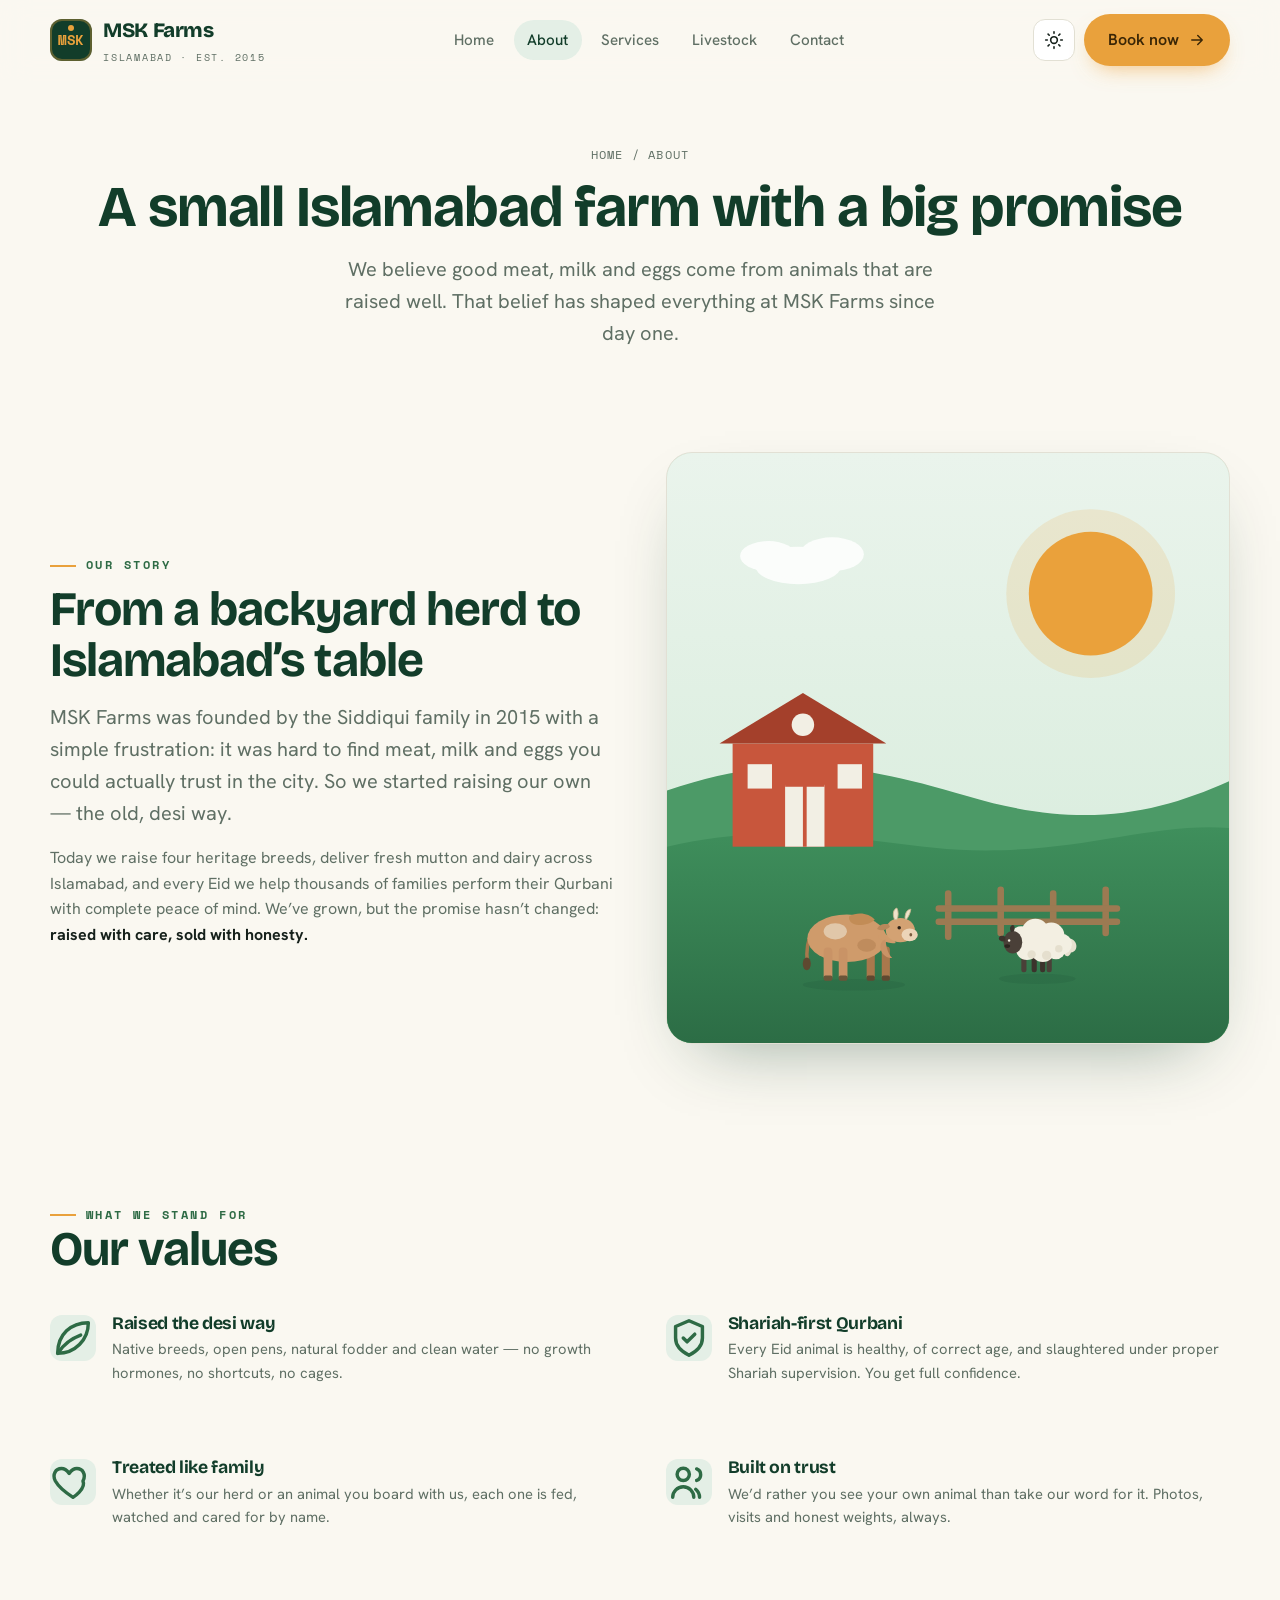
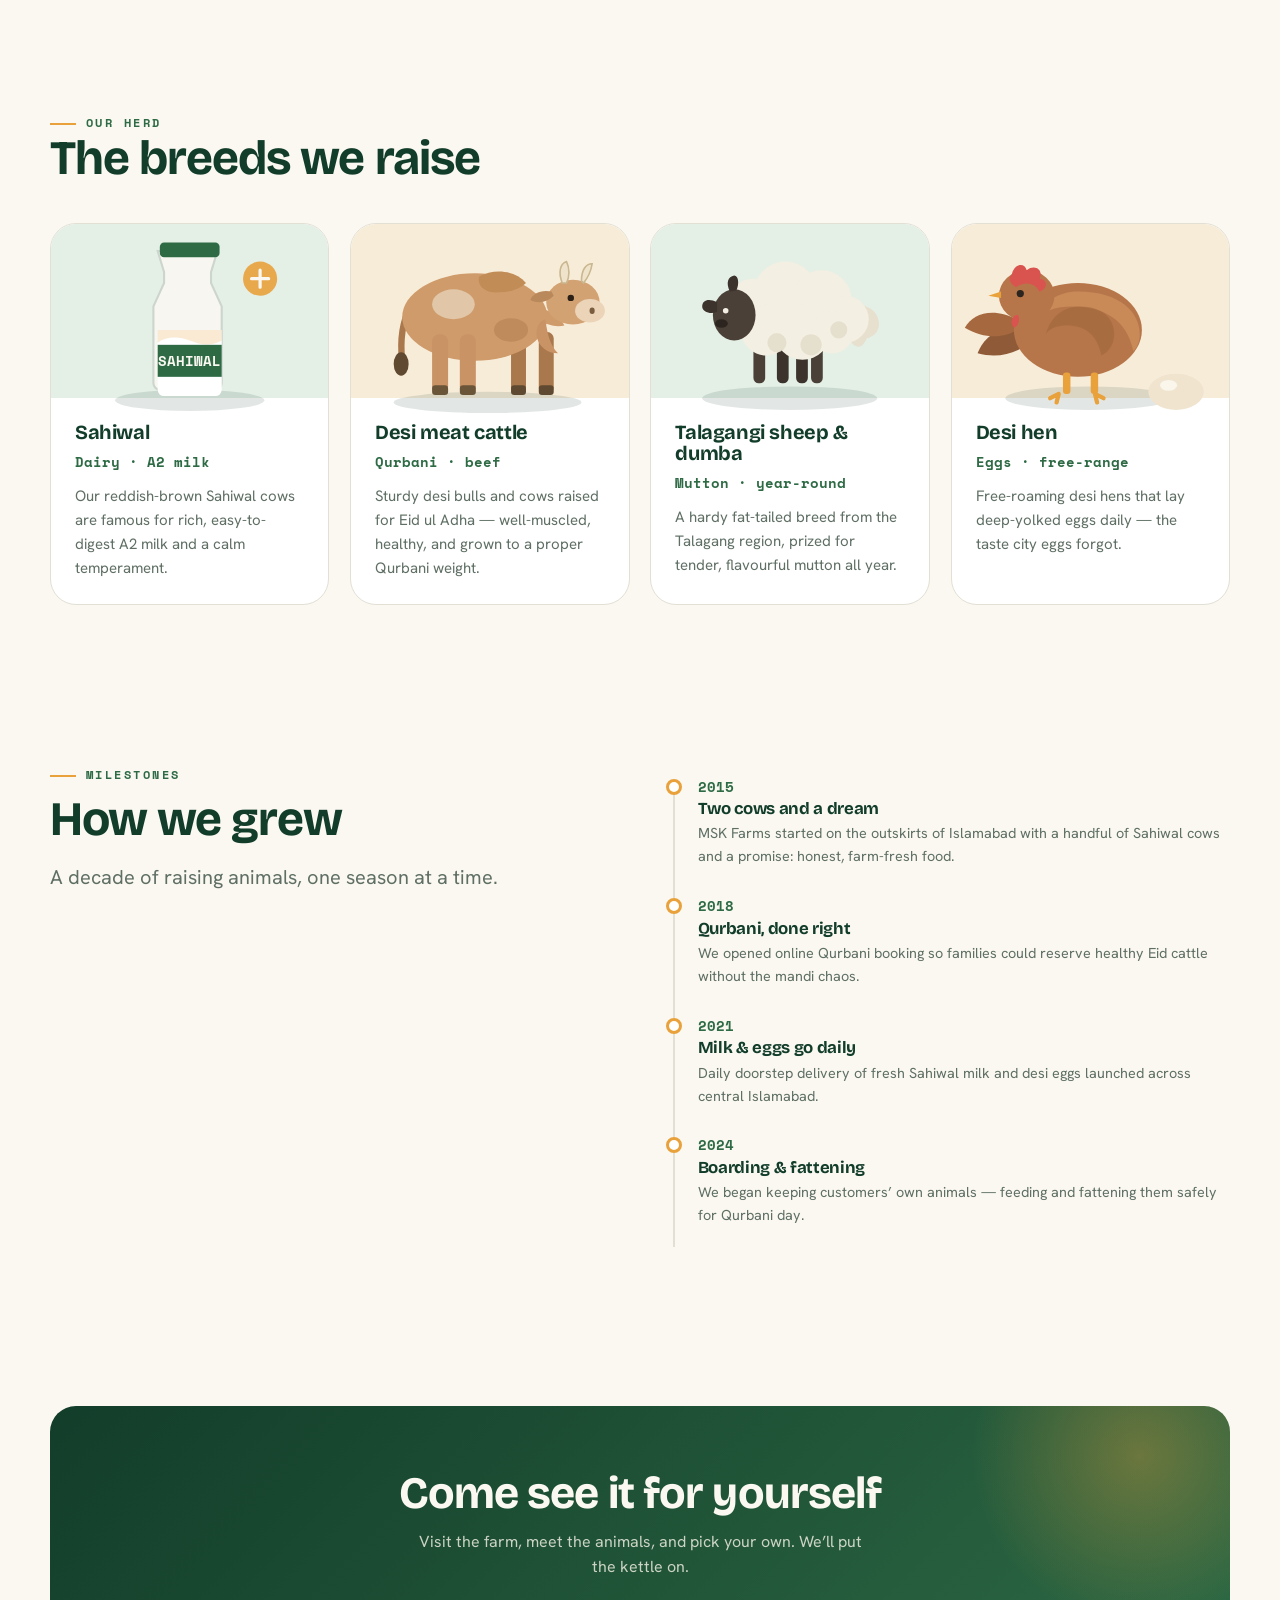
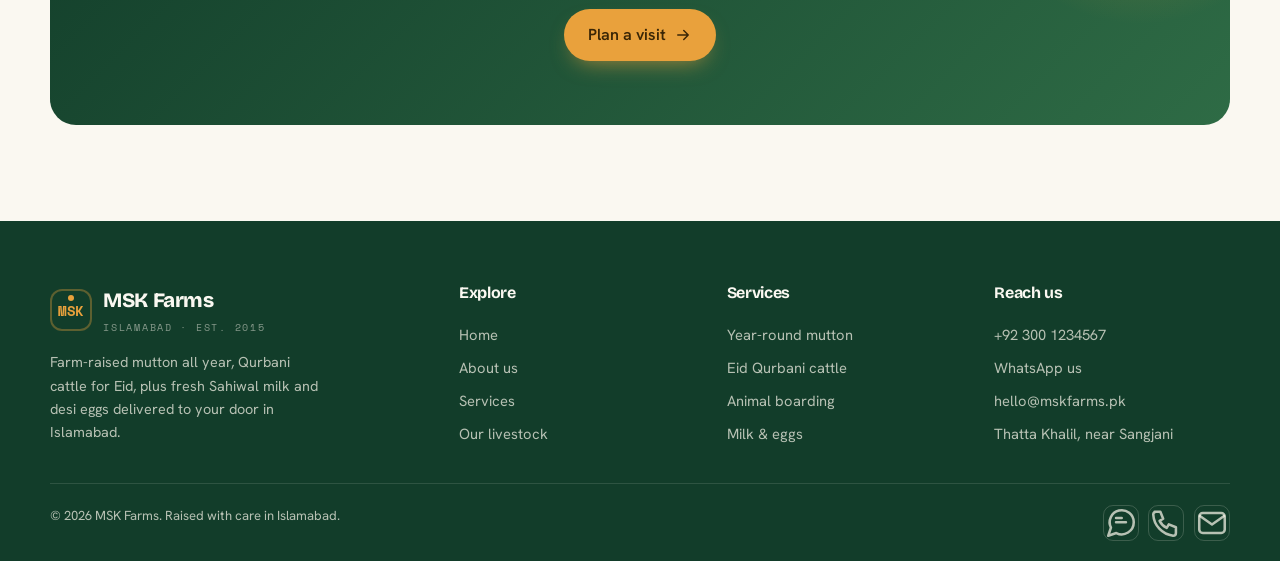
==== about.html @ d279a35b "Initial commit: MSK Farms business website Multi-page responsive site for MSK Farms (mutton, Qurbani" ====
<!DOCTYPE html>
<html lang="en" data-theme="light">
<head>
<meta charset="UTF-8">
<meta name="viewport" content="width=device-width, initial-scale=1.0">
<title>About — MSK Farms</title>
<meta name="description" content="The story, breeds and values behind MSK Farms in Islamabad.">
<link rel="preconnect" href="https://fonts.googleapis.com">
<link rel="preconnect" href="https://fonts.gstatic.com" crossorigin>
<link href="https://fonts.googleapis.com/css2?family=Bricolage+Grotesque:opsz,wght@12..96,600;12..96,700;12..96,800&family=Hanken+Grotesk:wght@400;500;600;700&family=Space+Mono:wght@400;700&display=swap" rel="stylesheet">
<link rel="stylesheet" href="css/style.css">
<link rel="icon" href="data:image/svg+xml,%3Csvg xmlns='http://www.w3.org/2000/svg' viewBox='0 0 100 100'%3E%3Crect width='100' height='100' rx='24' fill='%23123d2a'/%3E%3Ctext x='50' y='66' font-family='monospace' font-size='40' font-weight='700' fill='%23e9a13c' text-anchor='middle'%3EMSK%3C/text%3E%3C/svg%3E">
</head>
<body>
<div class="scrim"></div>
<header class="site-header">
  <nav class="wrap nav" aria-label="Primary">
    <a class="brand" href="index.html">
      <span class="tag">MSK</span>
      <span>MSK Farms<small>Islamabad · Est. 2015</small></span>
    </a>
    <div class="nav-links" id="menu">
      <a href="index.html">Home</a><a href="about.html" class="active">About</a><a href="services.html">Services</a><a href="portfolio.html">Livestock</a><a href="contact.html">Contact</a>
      <a class="btn btn--primary menu-cta" href="contact.html">Book now <svg viewBox="0 0 24 24" fill="none" stroke="currentColor" stroke-width="1.9" stroke-linecap="round" stroke-linejoin="round"><path d="M5 12h14M13 6l6 6-6 6"/></svg></a>
    </div>
    <div class="nav-actions">
      <button class="icon-btn theme-toggle" aria-label="Toggle dark mode">
        <span class="sun"><svg viewBox="0 0 24 24" fill="none" stroke="currentColor" stroke-width="1.9" stroke-linecap="round" stroke-linejoin="round"><circle cx="12" cy="12" r="4"/><path d="M12 2v2M12 20v2M2 12h2M20 12h2M4.9 4.9l1.4 1.4M17.7 17.7l1.4 1.4M19.1 4.9l-1.4 1.4M6.3 17.7l-1.4 1.4"/></svg></span><span class="moon"><svg viewBox="0 0 24 24" fill="none" stroke="currentColor" stroke-width="1.9" stroke-linecap="round" stroke-linejoin="round"><path d="M20 14.5A8 8 0 019.5 4 8 8 0 1020 14.5z"/></svg></span>
      </button>
      <a class="btn btn--primary nav-desktop-cta" href="contact.html">Book now <svg viewBox="0 0 24 24" fill="none" stroke="currentColor" stroke-width="1.9" stroke-linecap="round" stroke-linejoin="round"><path d="M5 12h14M13 6l6 6-6 6"/></svg></a>
      <button class="hamburger" aria-label="Menu" aria-expanded="false" aria-controls="menu">
        <span></span><span></span><span></span>
      </button>
    </div>
  </nav>
</header>
<main>
  <section class="wrap page-head">
    <div class="breadcrumb">Home / About</div>
    <h1>A small Islamabad farm with a big promise</h1>
    <p class="lead">We believe good meat, milk and eggs come from animals that are raised well. That belief has shaped everything at MSK Farms since day one.</p>
  </section>

  <section class="section--tight wrap">
    <div class="split">
      <div class="reveal">
        <span class="eyebrow">Our story</span>
        <h2 class="sec-title" style="margin:.6rem 0 1rem">From a backyard herd to Islamabad&rsquo;s table</h2>
        <p class="lead" style="max-width:none">MSK Farms was founded by the Siddiqui family in 2015 with a simple frustration: it was hard to find meat, milk and eggs you could actually trust in the city. So we started raising our own — the old, desi way.</p>
        <p style="margin-top:1rem;color:var(--muted)">Today we raise four heritage breeds, deliver fresh mutton and dairy across Islamabad, and every Eid we help thousands of families perform their Qurbani with complete peace of mind. We&rsquo;ve grown, but the promise hasn&rsquo;t changed: <b style="color:var(--ink)">raised with care, sold with honesty.</b></p>
      </div>
      <div class="about-art reveal"><svg viewBox="0 0 600 640" xmlns="http://www.w3.org/2000/svg" preserveAspectRatio="xMidYMid slice" role="img" aria-label="MSK Farms landscape">
<defs>
<linearGradient id="sky" x1="0" y1="0" x2="0" y2="1"><stop offset="0" stop-color="#eaf4ec"/><stop offset="1" stop-color="#d3ead8"/></linearGradient>
<linearGradient id="field" x1="0" y1="0" x2="0" y2="1"><stop offset="0" stop-color="#3f8f5c"/><stop offset="1" stop-color="#2b6b44"/></linearGradient>
</defs>
<rect width="600" height="640" fill="url(#sky)"/>
<circle cx="452" cy="150" r="66" fill="#e9a13c"/><circle cx="452" cy="150" r="90" fill="#e9a13c" opacity=".16"/>
<g fill="#ffffff" opacity=".85"><ellipse cx="140" cy="120" rx="46" ry="20"/><ellipse cx="176" cy="108" rx="34" ry="18"/><ellipse cx="108" cy="110" rx="30" ry="16"/></g>
<path d="M0 360c120-40 200-30 320 6s200 20 280-16v334H0z" fill="#4c9a67"/>
<path d="M0 420c150-34 230 4 340 4s180-30 260-24v240H0z" fill="url(#field)"/>
<!-- barn -->
<g transform="translate(70 250)">
<rect x="0" y="60" width="150" height="110" fill="#c8563c"/>
<path d="M-14 60L75 6l89 54z" fill="#a4402b"/>
<rect x="56" y="104" width="42" height="66" fill="#f2efe4"/>
<path d="M56 104h42M77 104v66" stroke="#c8563c" stroke-width="4"/>
<rect x="16" y="82" width="26" height="26" fill="#f2efe4"/><rect x="112" y="82" width="26" height="26" fill="#f2efe4"/>
<circle cx="75" cy="40" r="12" fill="#f2efe4"/>
</g>
<!-- fence -->
<g stroke="#9c7a52" stroke-width="7" stroke-linecap="round"><path d="M300 470v46M356 466v46M412 470v46M468 466v46"/><path d="M290 486h190M290 500h190"/></g>
<!-- animals -->
<g transform="translate(120 452) scale(.62)">
<ellipse cx="128" cy="186" rx="88" ry="10" fill="rgba(18,61,42,.12)"/>
<!-- far legs -->
<rect x="150" y="120" width="14" height="58" rx="6" fill="#a9784c"/><rect x="176" y="120" width="14" height="58" rx="6" fill="#a9784c"/>
<rect x="150" y="170" width="14" height="9" rx="3" fill="#5f4930"/><rect x="176" y="170" width="14" height="9" rx="3" fill="#5f4930"/>
<!-- tail -->
<path d="M56 96c-8 14-10 34-8 52" fill="none" stroke="#a9784c" stroke-width="6" stroke-linecap="round"/>
<ellipse cx="47" cy="150" rx="7" ry="11" fill="#5f4930"/>
<!-- body + hump -->
<ellipse cx="116" cy="106" rx="68" ry="41" fill="#cf9b6b"/>
<path d="M120 68c14-8 34-6 44 6-6 6-16 9-28 9-10 0-18-6-16-15z" fill="#c28c56"/>
<!-- near legs -->
<rect x="76" y="122" width="15" height="56" rx="7" fill="#c99366"/><rect x="102" y="122" width="15" height="56" rx="7" fill="#c99366"/>
<rect x="76" y="170" width="15" height="9" rx="3" fill="#6b5539"/><rect x="102" y="170" width="15" height="9" rx="3" fill="#6b5539"/>
<!-- patches -->
<ellipse cx="96" cy="94" rx="20" ry="14" fill="#e7d6bd" opacity=".75"/>
<ellipse cx="150" cy="118" rx="16" ry="11" fill="#b07d4f" opacity=".5"/>
<!-- neck + dewlap -->
<path d="M170 96c14 2 26 8 30 18-10 2-20-2-30-8z" fill="#cf9b6b"/>
<path d="M182 108c2 12 4 24 12 32-10 0-18-6-20-16-1-8 2-14 8-16z" fill="#c99366"/>
<!-- head -->
<ellipse cx="208" cy="92" rx="25" ry="21" fill="#d3a273"/>
<ellipse cx="224" cy="100" rx="14" ry="11" fill="#ecd4b8"/>
<!-- ear -->
<path d="M188 82c-10-2-18 2-20 8 8 4 16 2 22-4z" fill="#b9885b"/>
<!-- horns -->
<path d="M198 74c-4-10-2-18 4-20 3 6 3 14 0 20zM216 72c0-10 4-16 10-16-1 7-4 13-8 18z" fill="#efe3cb" stroke="#c9b790" stroke-width="1.5"/>
<!-- eye + nostril -->
<circle cx="206" cy="88" r="3" fill="#2c2016"/>
<ellipse cx="226" cy="100" rx="2.4" ry="3" fill="#7a5c3f"/>
</g>
<g transform="translate(330 470) scale(.5)">
<ellipse cx="130" cy="182" rx="82" ry="11" fill="rgba(18,61,42,.12)"/>
<rect x="96" y="126" width="11" height="42" rx="5" fill="#4a4038"/><rect x="150" y="126" width="11" height="42" rx="5" fill="#4a4038"/>
<rect x="118" y="128" width="11" height="40" rx="5" fill="#3b332c"/><rect x="136" y="128" width="11" height="40" rx="5" fill="#3b332c"/>
<path d="M196 96c18-2 26 26 6 30-6 16-18 4-16-6-8 2-14-8-6-14 2-10 14-14 22-10z" fill="#e7e0cf"/>
<g fill="#f3efe2">
<circle cx="96" cy="96" r="26"/><circle cx="126" cy="84" r="30"/><circle cx="160" cy="90" r="28"/>
<circle cx="182" cy="108" r="22"/><circle cx="108" cy="118" r="24"/><circle cx="142" cy="120" r="26"/><circle cx="170" cy="120" r="20"/>
</g>
<g fill="#ddd6c2" opacity=".6"><circle cx="150" cy="132" r="10"/><circle cx="118" cy="130" r="9"/><circle cx="176" cy="118" r="8"/></g>
<ellipse cx="78" cy="104" rx="20" ry="24" fill="#4a4038"/>
<path d="M62 92c-8-4-14-2-14 4 0 5 8 8 14 5zM74 82c-4-8-2-14 4-15 4 0 5 8 2 14z" fill="#3b332c"/>
<circle cx="70" cy="100" r="2.6" fill="#f3efe2"/>
<ellipse cx="66" cy="112" rx="6" ry="4" fill="#2c251f"/>
</g>
</svg></div>
    </div>
  </section>

  <section class="section wrap">
    <div class="head-row"><div><span class="eyebrow">What we stand for</span><h2 class="sec-title">Our values</h2></div></div>
    <div class="split" style="align-items:start"><div class="value reveal"><div class="ic"><svg viewBox="0 0 24 24" fill="none" stroke="currentColor" stroke-width="1.8" stroke-linecap="round" stroke-linejoin="round"><path d="M4 20C4 10 11 4 20 4c0 9-7 16-16 16z"/><path d="M4 20c4-6 8-8 12-9.5"/></svg></div>
        <div><h3>Raised the desi way</h3><p>Native breeds, open pens, natural fodder and clean water — no growth hormones, no shortcuts, no cages.</p></div></div><div class="value reveal"><div class="ic"><svg viewBox="0 0 24 24" fill="none" stroke="currentColor" stroke-width="1.8" stroke-linecap="round" stroke-linejoin="round"><path d="M12 3l7 3v6c0 4-3 7-7 9-4-2-7-5-7-9V6l7-3z"/><path d="M9 12l2 2 4-4"/></svg></div>
        <div><h3>Shariah-first Qurbani</h3><p>Every Eid animal is healthy, of correct age, and slaughtered under proper Shariah supervision. You get full confidence.</p></div></div><div class="value reveal"><div class="ic"><svg viewBox="0 0 24 24" fill="none" stroke="currentColor" stroke-width="1.8" stroke-linecap="round" stroke-linejoin="round"><path d="M12 20s-7-4.5-9.2-8.5C1 8 3 5 6 5c2 0 3 1.2 4 2.5C11 6.2 12 5 14 5c3 0 5 3 3.2 6.5C19 15.5 12 20 12 20z"/></svg></div>
        <div><h3>Treated like family</h3><p>Whether it&rsquo;s our herd or an animal you board with us, each one is fed, watched and cared for by name.</p></div></div><div class="value reveal"><div class="ic"><svg viewBox="0 0 24 24" fill="none" stroke="currentColor" stroke-width="1.8" stroke-linecap="round" stroke-linejoin="round"><circle cx="9" cy="8" r="3.2"/><path d="M3.5 20a5.5 5.5 0 0111 0M16 5.2a3.2 3.2 0 010 6M17.5 20a5.5 5.5 0 00-2-4.2"/></svg></div>
        <div><h3>Built on trust</h3><p>We&rsquo;d rather you see your own animal than take our word for it. Photos, visits and honest weights, always.</p></div></div></div>
  </section>

  <section class="section--tight wrap">
    <div class="head-row"><div><span class="eyebrow">Our herd</span><h2 class="sec-title">The breeds we raise</h2></div></div>
    <div class="cards">
      <article class="card reveal" style="padding:0;overflow:hidden">
        <div style="aspect-ratio:16/10;background:#e4efe6;display:grid;place-items:center"><svg viewBox="0 0 260 200" xmlns="http://www.w3.org/2000/svg" role="img" aria-label="Fresh milk">
<ellipse cx="130" cy="184" rx="70" ry="10" fill="rgba(18,61,42,.12)"/>
<path d="M104 44h52l-6 20v10l10 22v72a6 6 0 01-6 6h-52a6 6 0 01-6-6V96l10-22V64l-6-20z" fill="#f7f6f0" stroke="#cdd6ce" stroke-width="2"/>
<path d="M100 118h60v56a6 6 0 01-6 6h-48a6 6 0 01-6-6z" fill="#ffffff"/>
<path d="M100 118h60v10c-10 6-20 4-30 0s-22-4-30 2z" fill="#e9a13c" opacity=".22"/>
<rect x="100" y="132" width="60" height="30" fill="#2e6b45"/>
<text x="130" y="152" font-family="'Space Mono',monospace" font-size="13" font-weight="700" fill="#faf8f1" text-anchor="middle">SAHIWAL</text>
<rect x="102" y="36" width="56" height="14" rx="4" fill="#2e6b45"/>
<circle cx="196" cy="70" r="16" fill="#e9a13c" opacity=".9"/><path d="M196 62v16M188 70h16" stroke="#faf8f1" stroke-width="3" stroke-linecap="round"/>
</svg></div>
        <div style="padding:1.5rem"><h3>Sahiwal</h3>
        <div class="price" style="margin:.2rem 0 .7rem">Dairy · A2 milk</div><p>Our reddish-brown Sahiwal cows are famous for rich, easy-to-digest A2 milk and a calm temperament.</p></div>
      </article>
      <article class="card reveal" style="padding:0;overflow:hidden">
        <div style="aspect-ratio:16/10;background:#f7ecd8;display:grid;place-items:center"><svg viewBox="0 0 260 200" xmlns="http://www.w3.org/2000/svg" role="img" aria-label="Sahiwal cow">
<ellipse cx="128" cy="186" rx="88" ry="10" fill="rgba(18,61,42,.12)"/>
<!-- far legs -->
<rect x="150" y="120" width="14" height="58" rx="6" fill="#a9784c"/><rect x="176" y="120" width="14" height="58" rx="6" fill="#a9784c"/>
<rect x="150" y="170" width="14" height="9" rx="3" fill="#5f4930"/><rect x="176" y="170" width="14" height="9" rx="3" fill="#5f4930"/>
<!-- tail -->
<path d="M56 96c-8 14-10 34-8 52" fill="none" stroke="#a9784c" stroke-width="6" stroke-linecap="round"/>
<ellipse cx="47" cy="150" rx="7" ry="11" fill="#5f4930"/>
<!-- body + hump -->
<ellipse cx="116" cy="106" rx="68" ry="41" fill="#cf9b6b"/>
<path d="M120 68c14-8 34-6 44 6-6 6-16 9-28 9-10 0-18-6-16-15z" fill="#c28c56"/>
<!-- near legs -->
<rect x="76" y="122" width="15" height="56" rx="7" fill="#c99366"/><rect x="102" y="122" width="15" height="56" rx="7" fill="#c99366"/>
<rect x="76" y="170" width="15" height="9" rx="3" fill="#6b5539"/><rect x="102" y="170" width="15" height="9" rx="3" fill="#6b5539"/>
<!-- patches -->
<ellipse cx="96" cy="94" rx="20" ry="14" fill="#e7d6bd" opacity=".75"/>
<ellipse cx="150" cy="118" rx="16" ry="11" fill="#b07d4f" opacity=".5"/>
<!-- neck + dewlap -->
<path d="M170 96c14 2 26 8 30 18-10 2-20-2-30-8z" fill="#cf9b6b"/>
<path d="M182 108c2 12 4 24 12 32-10 0-18-6-20-16-1-8 2-14 8-16z" fill="#c99366"/>
<!-- head -->
<ellipse cx="208" cy="92" rx="25" ry="21" fill="#d3a273"/>
<ellipse cx="224" cy="100" rx="14" ry="11" fill="#ecd4b8"/>
<!-- ear -->
<path d="M188 82c-10-2-18 2-20 8 8 4 16 2 22-4z" fill="#b9885b"/>
<!-- horns -->
<path d="M198 74c-4-10-2-18 4-20 3 6 3 14 0 20zM216 72c0-10 4-16 10-16-1 7-4 13-8 18z" fill="#efe3cb" stroke="#c9b790" stroke-width="1.5"/>
<!-- eye + nostril -->
<circle cx="206" cy="88" r="3" fill="#2c2016"/>
<ellipse cx="226" cy="100" rx="2.4" ry="3" fill="#7a5c3f"/>
</svg></div>
        <div style="padding:1.5rem"><h3>Desi meat cattle</h3>
        <div class="price" style="margin:.2rem 0 .7rem">Qurbani · beef</div><p>Sturdy desi bulls and cows raised for Eid ul Adha — well-muscled, healthy, and grown to a proper Qurbani weight.</p></div>
      </article>
      <article class="card reveal" style="padding:0;overflow:hidden">
        <div style="aspect-ratio:16/10;background:#e4efe6;display:grid;place-items:center"><svg viewBox="0 0 260 200" xmlns="http://www.w3.org/2000/svg" role="img" aria-label="Talagangi sheep">
<ellipse cx="130" cy="182" rx="82" ry="11" fill="rgba(18,61,42,.12)"/>
<rect x="96" y="126" width="11" height="42" rx="5" fill="#4a4038"/><rect x="150" y="126" width="11" height="42" rx="5" fill="#4a4038"/>
<rect x="118" y="128" width="11" height="40" rx="5" fill="#3b332c"/><rect x="136" y="128" width="11" height="40" rx="5" fill="#3b332c"/>
<path d="M196 96c18-2 26 26 6 30-6 16-18 4-16-6-8 2-14-8-6-14 2-10 14-14 22-10z" fill="#e7e0cf"/>
<g fill="#f3efe2">
<circle cx="96" cy="96" r="26"/><circle cx="126" cy="84" r="30"/><circle cx="160" cy="90" r="28"/>
<circle cx="182" cy="108" r="22"/><circle cx="108" cy="118" r="24"/><circle cx="142" cy="120" r="26"/><circle cx="170" cy="120" r="20"/>
</g>
<g fill="#ddd6c2" opacity=".6"><circle cx="150" cy="132" r="10"/><circle cx="118" cy="130" r="9"/><circle cx="176" cy="118" r="8"/></g>
<ellipse cx="78" cy="104" rx="20" ry="24" fill="#4a4038"/>
<path d="M62 92c-8-4-14-2-14 4 0 5 8 8 14 5zM74 82c-4-8-2-14 4-15 4 0 5 8 2 14z" fill="#3b332c"/>
<circle cx="70" cy="100" r="2.6" fill="#f3efe2"/>
<ellipse cx="66" cy="112" rx="6" ry="4" fill="#2c251f"/>
</svg></div>
        <div style="padding:1.5rem"><h3>Talagangi sheep &amp; dumba</h3>
        <div class="price" style="margin:.2rem 0 .7rem">Mutton · year-round</div><p>A hardy fat-tailed breed from the Talagang region, prized for tender, flavourful mutton all year.</p></div>
      </article>
      <article class="card reveal" style="padding:0;overflow:hidden">
        <div style="aspect-ratio:16/10;background:#f7ecd8;display:grid;place-items:center"><svg viewBox="0 0 260 200" xmlns="http://www.w3.org/2000/svg" role="img" aria-label="Desi hen with egg">
<ellipse cx="128" cy="182" rx="78" ry="11" fill="rgba(18,61,42,.12)"/>
<ellipse cx="210" cy="176" rx="26" ry="17" fill="#f0e4cf"/><ellipse cx="203" cy="170" rx="8" ry="5" fill="#faf6ec"/>
<path d="M70 118c-24-6-40 6-46 22 22 6 42-2 52-14z" fill="#8f5a37"/>
<path d="M64 110c-24-14-44-8-52 6 20 12 42 10 54-2z" fill="#a5683f"/>
<ellipse cx="118" cy="118" rx="60" ry="44" fill="#b6764a"/>
<path d="M118 82c40 0 58 20 58 40 0 6-2 12-6 16-6-30-28-42-58-42-14 0-26 4-34 12 6-16 22-26 40-26z" fill="#c98a58"/>
<path d="M120 96c22 0 32 12 32 26 0 8-4 16-12 20-4-20-16-28-32-28-8 0-16 2-20 8 4-16 16-26 32-26z" fill="#9c6238" opacity=".5"/>
<rect x="104" y="158" width="7" height="20" rx="3" fill="#e9a13c"/><rect x="130" y="158" width="7" height="20" rx="3" fill="#e9a13c"/>
<path d="M100 178l-8 4M100 178l-2 8M134 178l8 4M134 178l2 8" stroke="#e9a13c" stroke-width="4" stroke-linecap="round"/>
<ellipse cx="70" cy="86" rx="26" ry="24" fill="#b6764a"/>
<path d="M56 66c2-10 12-12 14-4 8-6 16 0 12 8 8 0 8 10 0 12-4-8-14-10-22-4-6-4-8-8-4-12z" fill="#d9534f"/>
<path d="M60 104c-4 2-6 8-2 12 4-2 6-6 4-12z" fill="#d9534f"/>
<path d="M46 88l-12-2 12-4z" fill="#e9a13c"/>
<circle cx="64" cy="84" r="3.4" fill="#2c251f"/>
</svg></div>
        <div style="padding:1.5rem"><h3>Desi hen</h3>
        <div class="price" style="margin:.2rem 0 .7rem">Eggs · free-range</div><p>Free-roaming desi hens that lay deep-yolked eggs daily — the taste city eggs forgot.</p></div>
      </article></div>
  </section>

  <section class="section wrap">
    <div class="split" style="align-items:start">
      <div class="reveal"><span class="eyebrow">Milestones</span>
        <h2 class="sec-title" style="margin:.6rem 0 1rem">How we grew</h2>
        <p class="lead" style="max-width:none">A decade of raising animals, one season at a time.</p></div>
      <div class="timeline"><div class="tl-item reveal"><div class="yr">2015</div><h4>Two cows and a dream</h4><p>MSK Farms started on the outskirts of Islamabad with a handful of Sahiwal cows and a promise: honest, farm-fresh food.</p></div><div class="tl-item reveal"><div class="yr">2018</div><h4>Qurbani, done right</h4><p>We opened online Qurbani booking so families could reserve healthy Eid cattle without the mandi chaos.</p></div><div class="tl-item reveal"><div class="yr">2021</div><h4>Milk &amp; eggs go daily</h4><p>Daily doorstep delivery of fresh Sahiwal milk and desi eggs launched across central Islamabad.</p></div><div class="tl-item reveal"><div class="yr">2024</div><h4>Boarding &amp; fattening</h4><p>We began keeping customers&rsquo; own animals — feeding and fattening them safely for Qurbani day.</p></div></div>
    </div>
  </section>

  <section class="section--tight wrap">
    <div class="cta-banner reveal"><span class="blob"></span>
      <h2>Come see it for yourself</h2>
      <p>Visit the farm, meet the animals, and pick your own. We&rsquo;ll put the kettle on.</p>
      <a class="btn btn--primary" href="contact.html">Plan a visit <svg viewBox="0 0 24 24" fill="none" stroke="currentColor" stroke-width="1.9" stroke-linecap="round" stroke-linejoin="round"><path d="M5 12h14M13 6l6 6-6 6"/></svg></a>
    </div>
  </section>
</main>
<footer class="site-footer">
  <div class="wrap footer-grid">
    <div>
      <div class="brand"><span class="tag">MSK</span><span>MSK Farms<small>Islamabad · Est. 2015</small></span></div>
      <p>Farm-raised mutton all year, Qurbani cattle for Eid, plus fresh Sahiwal milk and desi eggs delivered to your door in Islamabad.</p>
    </div>
    <div>
      <h4>Explore</h4>
      <a href="index.html">Home</a><a href="about.html">About us</a>
      <a href="services.html">Services</a><a href="portfolio.html">Our livestock</a>
    </div>
    <div>
      <h4>Services</h4>
      <a href="services.html">Year-round mutton</a><a href="services.html">Eid Qurbani cattle</a>
      <a href="services.html">Animal boarding</a><a href="services.html">Milk &amp; eggs</a>
    </div>
    <div>
      <h4>Reach us</h4>
      <a href="tel:+923001234567">+92 300 1234567</a>
      <a href="https://wa.me/923001234567">WhatsApp us</a>
      <a href="mailto:hello@mskfarms.pk">hello@mskfarms.pk</a>
      <a href="contact.html">Thatta Khalil, near Sangjani</a>
    </div>
  </div>
  <div class="wrap footer-bottom">
    <span>© <span id="year">2026</span> MSK Farms. Raised with care in Islamabad.</span>
    <div class="socials">
      <a href="#" aria-label="WhatsApp"><svg viewBox="0 0 24 24" fill="none" stroke="currentColor" stroke-width="1.8" stroke-linecap="round" stroke-linejoin="round"><path d="M21 11.5a8.5 8.5 0 01-12.3 7.6L3 21l1.9-5.7A8.5 8.5 0 1121 11.5z"/><path d="M8.5 11.5h7M8.5 8.5h4"/></svg></a>
      <a href="#" aria-label="Call"><svg viewBox="0 0 24 24" fill="none" stroke="currentColor" stroke-width="1.8" stroke-linecap="round" stroke-linejoin="round"><path d="M4 4h4l2 5-2.5 1.5a11 11 0 005 5L14 13l5 2v4a2 2 0 01-2 2A16 16 0 013 6a2 2 0 012-2z"/></svg></a>
      <a href="#" aria-label="Email"><svg viewBox="0 0 24 24" fill="none" stroke="currentColor" stroke-width="1.8" stroke-linecap="round" stroke-linejoin="round"><rect x="3" y="5" width="18" height="14" rx="2.5"/><path d="M3.5 7l8.5 6 8.5-6"/></svg></a>
    </div>
  </div>
</footer>
<button class="to-top" aria-label="Back to top"><svg viewBox="0 0 24 24" fill="none" stroke="currentColor" stroke-width="2" stroke-linecap="round" stroke-linejoin="round"><path d="M12 19V5M6 11l6-6 6 6"/></svg></button>
<script src="js/main.js"></script>
</body>
</html>
---- css/style.css ----
/* =====================================================================
   MSK Farms — stylesheet
   Palette: deep pasture green + marigold + milk
   Display: Bricolage Grotesque | Body: Hanken Grotesk | Data: Space Mono
   ===================================================================== */

:root{
  /* brand */
  --forest:#123d2a;
  --pasture:#2e6b45;
  --pasture-soft:#e4efe6;
  --marigold:#e9a13c;
  --marigold-deep:#c6791e;
  --milk:#faf8f1;
  --paper:#f2efe4;

  /* semantic (light theme) */
  --bg:var(--milk);
  --surface:#ffffff;
  --surface-2:#f4f2ea;
  --ink:#16211b;
  --muted:#5f6f64;
  --line:#e2e0d4;
  --brand:var(--forest);
  --brand-2:var(--pasture);
  --accent:var(--marigold);
  --accent-ink:#3a2606;
  --on-brand:#f7f4e9;

  /* type */
  --display:"Bricolage Grotesque",system-ui,sans-serif;
  --body:"Hanken Grotesk",system-ui,sans-serif;
  --mono:"Space Mono",ui-monospace,monospace;

  /* shape */
  --r-sm:8px;
  --r:16px;
  --r-lg:26px;
  --shadow:0 1px 2px rgba(18,61,42,.05), 0 18px 40px -22px rgba(18,61,42,.28);
  --shadow-lg:0 30px 70px -34px rgba(18,61,42,.45);
  --maxw:1180px;
  --ease:cubic-bezier(.22,.61,.36,1);
}

[data-theme="dark"]{
  --bg:#0e1712;
  --surface:#152019;
  --surface-2:#1c2a22;
  --ink:#eef2ea;
  --muted:#9db0a4;
  --line:#25352b;
  --brand:#e7efe6;
  --brand-2:#8fd6a6;
  --pasture-soft:#1a2a20;
  --paper:#152019;
  --accent:#f0b256;
  --accent-ink:#241600;
  --on-brand:#0e1712;
  --shadow:0 1px 2px rgba(0,0,0,.4), 0 20px 44px -24px rgba(0,0,0,.7);
  --shadow-lg:0 34px 80px -34px rgba(0,0,0,.8);
}

/* ---------- reset ---------- */
*,*::before,*::after{box-sizing:border-box}
*{margin:0}
html{scroll-behavior:smooth}
body{
  font-family:var(--body);
  background:var(--bg);
  color:var(--ink);
  line-height:1.6;
  -webkit-font-smoothing:antialiased;
  transition:background .4s var(--ease),color .4s var(--ease);
  overflow-x:hidden;
}
img,svg{display:block;max-width:100%}
a{color:inherit;text-decoration:none}
button{font:inherit;cursor:pointer;border:none;background:none;color:inherit}
ul{list-style:none;padding:0}
:focus-visible{outline:3px solid var(--accent);outline-offset:3px;border-radius:4px}

/* ---------- layout ---------- */
.wrap{width:min(100% - 2.5rem,var(--maxw));margin-inline:auto}
.section{padding:clamp(3.5rem,7vw,6.5rem) 0}
.section--tight{padding:clamp(2.5rem,5vw,4rem) 0}
.grid{display:grid;gap:1.5rem}

/* ---------- type ---------- */
h1,h2,h3,h4{font-family:var(--display);font-weight:700;line-height:1.05;letter-spacing:-.02em;color:var(--brand)}
.display{font-size:clamp(2.6rem,7vw,5rem);font-weight:800;letter-spacing:-.03em}
h2.sec-title{font-size:clamp(1.9rem,4vw,3rem)}
.lead{font-size:clamp(1.05rem,1.6vw,1.25rem);color:var(--muted);max-width:56ch}
.eyebrow{
  font-family:var(--mono);font-size:.72rem;font-weight:700;letter-spacing:.22em;
  text-transform:uppercase;color:var(--pasture);display:inline-flex;align-items:center;gap:.6rem;
}
.eyebrow::before{content:"";width:26px;height:2px;background:var(--accent);display:inline-block}
[data-theme="dark"] .eyebrow{color:var(--brand-2)}
.data{font-family:var(--mono)}

/* ---------- buttons ---------- */
.btn{
  display:inline-flex;align-items:center;gap:.55rem;font-weight:600;
  padding:.85rem 1.5rem;border-radius:100px;transition:transform .2s var(--ease),
  box-shadow .25s var(--ease),background .25s;white-space:nowrap;
}
.btn svg{width:18px;height:18px}
.btn--primary{background:var(--accent);color:var(--accent-ink);box-shadow:0 10px 22px -10px rgba(233,161,60,.7)}
.btn--primary:hover{transform:translateY(-2px);background:var(--marigold-deep);color:#fff}
.btn--dark{background:var(--brand);color:var(--on-brand)}
.btn--dark:hover{transform:translateY(-2px);box-shadow:var(--shadow)}
.btn--ghost{border:1.5px solid var(--line);color:var(--ink);background:var(--surface)}
.btn--ghost:hover{border-color:var(--pasture);color:var(--pasture);transform:translateY(-2px)}
[data-theme="dark"] .btn--ghost:hover{color:var(--brand-2);border-color:var(--brand-2)}

/* =====================================================================
   HEADER / NAV
   ===================================================================== */
.site-header{
  position:sticky;top:0;z-index:60;background:color-mix(in srgb,var(--bg) 82%,transparent);
  backdrop-filter:blur(14px);border-bottom:1px solid transparent;transition:border-color .3s,background .3s;
}
.site-header.scrolled{border-color:var(--line);background:color-mix(in srgb,var(--bg) 94%,transparent)}
.nav{display:flex;align-items:center;justify-content:space-between;gap:1rem;padding:.85rem 0}
.brand{display:flex;align-items:center;gap:.7rem;font-family:var(--display);font-weight:800;
  font-size:1.28rem;letter-spacing:-.02em;color:var(--brand)}
.brand .tag{
  width:42px;height:42px;border-radius:12px;background:var(--forest);color:var(--marigold);
  display:grid;place-items:center;font-family:var(--mono);font-weight:700;font-size:.9rem;
  box-shadow:inset 0 0 0 2px rgba(233,161,60,.35);position:relative;
}
.brand .tag::after{content:"";position:absolute;top:6px;width:6px;height:6px;border-radius:50%;background:var(--marigold)}
.brand small{display:block;font-family:var(--mono);font-weight:400;font-size:.6rem;letter-spacing:.18em;
  color:var(--muted);text-transform:uppercase;margin-top:2px}

.nav-links{display:flex;align-items:center;gap:.35rem}
.nav-links a{padding:.5rem .85rem;border-radius:100px;font-weight:500;font-size:.95rem;
  color:var(--muted);transition:color .2s,background .2s}
.nav-links a:hover{color:var(--ink)}
.nav-links a.active{color:var(--brand);background:var(--pasture-soft)}
[data-theme="dark"] .nav-links a.active{color:var(--brand-2)}
.menu-cta{display:none}
.menu-cta.active{background:var(--accent)}

.nav-actions{display:flex;align-items:center;gap:.6rem}
.icon-btn{width:42px;height:42px;border-radius:12px;border:1.5px solid var(--line);
  display:grid;place-items:center;background:var(--surface);transition:.2s}
.icon-btn:hover{border-color:var(--pasture);color:var(--pasture)}
.icon-btn svg{width:20px;height:20px}
.theme-toggle .moon{display:none}
[data-theme="dark"] .theme-toggle .sun{display:none}
[data-theme="dark"] .theme-toggle .moon{display:block}

.hamburger{display:none;flex-direction:column;gap:5px;width:44px;height:44px;border-radius:12px;
  border:1.5px solid var(--line);align-items:center;justify-content:center;background:var(--surface)}
.hamburger span{width:20px;height:2px;background:var(--ink);border-radius:2px;transition:.3s var(--ease)}
.hamburger.open span:nth-child(1){transform:translateY(7px) rotate(45deg)}
.hamburger.open span:nth-child(2){opacity:0}
.hamburger.open span:nth-child(3){transform:translateY(-7px) rotate(-45deg)}

/* mobile menu */
@media(max-width:860px){
  .nav-links{
    position:fixed;inset:0 0 0 auto;width:min(78vw,320px);background:var(--surface);
    flex-direction:column;align-items:stretch;gap:.25rem;padding:5.5rem 1.4rem 2rem;
    box-shadow:var(--shadow-lg);transform:translateX(105%);transition:transform .35s var(--ease);
    border-left:1px solid var(--line);z-index:55;
  }
  .nav-links.open{transform:translateX(0)}
  .nav-links a{padding:.9rem 1rem;font-size:1.05rem}
  .menu-cta{display:inline-flex;justify-content:center;margin-top:.8rem}
  .hamburger{display:flex;z-index:56}
  .nav-desktop-cta{display:none}
}
.scrim{position:fixed;inset:0;background:rgba(10,20,14,.5);opacity:0;visibility:hidden;
  transition:.3s;z-index:54;backdrop-filter:blur(2px)}
.scrim.show{opacity:1;visibility:visible}

/* =====================================================================
   HERO
   ===================================================================== */
.hero{position:relative;padding:clamp(2rem,5vw,4.5rem) 0 clamp(3rem,6vw,5rem)}
.hero-grid{display:grid;grid-template-columns:1.05fr .95fr;gap:clamp(1.5rem,4vw,3.5rem);align-items:center}
.hero-badge{display:inline-flex;align-items:center;gap:.5rem;background:var(--surface);
  border:1px solid var(--line);padding:.4rem .8rem .4rem .5rem;border-radius:100px;
  font-size:.82rem;font-weight:500;color:var(--muted);margin-bottom:1.4rem}
.hero-badge b{background:var(--pasture-soft);color:var(--pasture);padding:.15rem .55rem;border-radius:100px;
  font-family:var(--mono);font-size:.72rem;font-weight:700}
[data-theme="dark"] .hero-badge b{color:var(--brand-2)}
.hero h1{font-family:var(--display);font-weight:800;font-size:clamp(2.6rem,6vw,4.6rem);letter-spacing:-.03em}
.hero .rotator{color:var(--pasture);white-space:nowrap}
[data-theme="dark"] .hero .rotator{color:var(--brand-2)}
.rotator .caret{color:var(--accent);font-weight:400;animation:blink 1s steps(1) infinite}
@keyframes blink{50%{opacity:0}}
.hero .lead{margin:1.4rem 0 2rem}
.hero-cta{display:flex;flex-wrap:wrap;gap:.8rem}
.hero-trust{display:flex;gap:1.6rem;margin-top:2.2rem;flex-wrap:wrap}
.hero-trust div{font-size:.86rem;color:var(--muted)}
.hero-trust b{display:block;font-family:var(--mono);font-size:1.3rem;color:var(--brand);font-weight:700}
[data-theme="dark"] .hero-trust b{color:var(--brand-2)}

.hero-art{position:relative;border-radius:var(--r-lg);overflow:hidden;box-shadow:var(--shadow-lg);
  border:1px solid var(--line);aspect-ratio:5/5.4;background:linear-gradient(180deg,#bfe0c9,#8fc9a3)}
[data-theme="dark"] .hero-art{background:linear-gradient(180deg,#1b3627,#122a1c)}
.hero-art svg{width:100%;height:100%}
.hero-chip{position:absolute;background:var(--surface);border:1px solid var(--line);border-radius:14px;
  padding:.7rem .9rem;box-shadow:var(--shadow);display:flex;align-items:center;gap:.6rem;font-size:.82rem}
.hero-chip .dot{width:9px;height:9px;border-radius:50%;background:#3fae6a;box-shadow:0 0 0 4px rgba(63,174,106,.2)}
.hero-chip b{font-family:var(--mono);color:var(--brand)}
[data-theme="dark"] .hero-chip b{color:var(--brand-2)}
.hero-chip.tl{top:16px;left:16px}
.hero-chip.br{bottom:16px;right:16px}

@media(max-width:860px){
  .hero-grid{grid-template-columns:1fr}
  .hero-art{order:-1;aspect-ratio:5/3.6;max-height:340px}
}

/* =====================================================================
   SEASONAL AVAILABILITY STRIP
   ===================================================================== */
.season{background:var(--forest);color:var(--on-brand);border-radius:var(--r-lg);
  padding:clamp(1.2rem,3vw,1.8rem) clamp(1.2rem,3vw,2rem);display:grid;
  grid-template-columns:auto 1fr;gap:1.4rem;align-items:center;box-shadow:var(--shadow)}
[data-theme="dark"] .season{background:#0b130e;border:1px solid var(--line)}
.season h3{color:var(--milk);font-size:1.15rem}
.season p{color:rgba(247,244,233,.72);font-size:.9rem;margin-top:.2rem}
.season-track{display:flex;gap:.7rem;flex-wrap:wrap}
.pill{display:inline-flex;align-items:center;gap:.5rem;background:rgba(247,244,233,.08);
  border:1px solid rgba(247,244,233,.16);border-radius:100px;padding:.5rem .9rem;font-size:.85rem;color:var(--milk)}
.pill .avail{font-family:var(--mono);font-size:.68rem;font-weight:700;letter-spacing:.05em;
  padding:.12rem .5rem;border-radius:100px}
.pill .year{background:rgba(63,174,106,.24);color:#a9e9bf}
.pill .eid{background:rgba(233,161,60,.22);color:var(--marigold)}
@media(max-width:640px){.season{grid-template-columns:1fr}}

/* =====================================================================
   SERVICE CARDS
   ===================================================================== */
.head-row{display:flex;justify-content:space-between;align-items:flex-end;gap:1.5rem;
  flex-wrap:wrap;margin-bottom:2.5rem}
.cards{display:grid;grid-template-columns:repeat(auto-fit,minmax(260px,1fr));gap:1.3rem}
.card{background:var(--surface);border:1px solid var(--line);border-radius:var(--r-lg);
  padding:1.7rem;transition:transform .3s var(--ease),box-shadow .3s,border-color .3s;position:relative;overflow:hidden}
.card:hover{transform:translateY(-6px);box-shadow:var(--shadow-lg);border-color:transparent}
.card .ic{width:54px;height:54px;border-radius:15px;display:grid;place-items:center;
  background:var(--pasture-soft);color:var(--pasture);margin-bottom:1.1rem}
[data-theme="dark"] .card .ic{color:var(--brand-2)}
.card .ic svg{width:28px;height:28px}
.card h3{font-size:1.25rem;margin-bottom:.5rem}
.card p{color:var(--muted);font-size:.94rem}
.card .price{margin-top:1.1rem;font-family:var(--mono);font-size:.86rem;color:var(--pasture);font-weight:700}
[data-theme="dark"] .card .price{color:var(--brand-2)}
.card .tag-corner{position:absolute;top:0;right:0;background:var(--accent);color:var(--accent-ink);
  font-family:var(--mono);font-size:.66rem;font-weight:700;letter-spacing:.08em;padding:.3rem .7rem;
  border-bottom-left-radius:12px;text-transform:uppercase}

/* =====================================================================
   SLIDER
   ===================================================================== */
.slider{position:relative;border-radius:var(--r-lg);overflow:hidden;border:1px solid var(--line);
  background:var(--surface);box-shadow:var(--shadow)}
.slides{display:flex;transition:transform .6s var(--ease)}
.slide{min-width:100%;display:grid;grid-template-columns:1fr 1fr;align-items:center}
.slide .copy{padding:clamp(1.6rem,4vw,3rem)}
.slide .eyebrow{margin-bottom:1rem}
.slide h3{font-size:clamp(1.6rem,3vw,2.3rem);margin-bottom:.7rem}
.slide p{color:var(--muted);margin-bottom:1.4rem;max-width:42ch}
.slide .visual{aspect-ratio:4/3.2;height:100%;min-height:260px}
.slide .visual svg{width:100%;height:100%}
.slider-btn{position:absolute;top:50%;transform:translateY(-50%);width:46px;height:46px;border-radius:50%;
  background:var(--surface);border:1px solid var(--line);display:grid;place-items:center;box-shadow:var(--shadow);
  z-index:3;transition:.2s}
.slider-btn:hover{background:var(--accent);color:var(--accent-ink);border-color:transparent}
.slider-btn.prev{left:14px}.slider-btn.next{right:14px}
.slider-dots{position:absolute;bottom:16px;left:clamp(1.6rem,4vw,3rem);display:flex;gap:.5rem;z-index:3}
.slider-dots button{width:9px;height:9px;border-radius:50%;background:var(--line);transition:.3s}
.slider-dots button.active{background:var(--accent);width:26px;border-radius:100px}
@media(max-width:760px){
  .slide{grid-template-columns:1fr}
  .slide .visual{order:-1;min-height:200px;aspect-ratio:16/9}
  .slider-btn{width:38px;height:38px}
}

/* =====================================================================
   STATS / COUNTERS
   ===================================================================== */
.stats{background:var(--forest);border-radius:var(--r-lg);padding:clamp(2rem,5vw,3.4rem);color:var(--on-brand)}
[data-theme="dark"] .stats{background:#0b130e;border:1px solid var(--line)}
.stats-grid{display:grid;grid-template-columns:repeat(auto-fit,minmax(150px,1fr));gap:1.5rem;text-align:center}
.stat .num{font-family:var(--mono);font-weight:700;font-size:clamp(2.2rem,5vw,3.3rem);color:var(--marigold);line-height:1}
.stat .lbl{color:rgba(247,244,233,.7);font-size:.86rem;margin-top:.5rem}
.stat .suf{color:var(--milk)}

/* =====================================================================
   LIVESTOCK TAG CARDS (portfolio signature)
   ===================================================================== */
.filters{display:flex;flex-wrap:wrap;gap:.6rem;margin-bottom:2rem}
.filter-btn{padding:.5rem 1.1rem;border-radius:100px;border:1.5px solid var(--line);
  font-size:.9rem;font-weight:500;color:var(--muted);background:var(--surface);transition:.2s}
.filter-btn:hover{border-color:var(--pasture);color:var(--pasture)}
.filter-btn.active{background:var(--brand);color:var(--on-brand);border-color:var(--brand)}

.herd{display:grid;grid-template-columns:repeat(auto-fill,minmax(250px,1fr));gap:1.3rem}
.beast{background:var(--surface);border:1px solid var(--line);border-radius:var(--r-lg);overflow:hidden;
  transition:transform .35s var(--ease),box-shadow .35s,opacity .3s;display:flex;flex-direction:column}
.beast:hover{transform:translateY(-6px);box-shadow:var(--shadow-lg)}
.beast.hide{display:none}
.beast .photo{aspect-ratio:4/3;position:relative;display:grid;place-items:center}
.beast .photo svg{width:74%;height:74%}
.beast .eartag{position:absolute;top:12px;left:12px;background:var(--marigold);color:var(--accent-ink);
  font-family:var(--mono);font-weight:700;font-size:.72rem;padding:.28rem .6rem;border-radius:6px;
  box-shadow:0 4px 10px -4px rgba(0,0,0,.3)}
.beast .status{position:absolute;top:12px;right:12px;font-family:var(--mono);font-size:.66rem;font-weight:700;
  background:rgba(255,255,255,.9);color:var(--forest);padding:.24rem .55rem;border-radius:100px}
.beast .body{padding:1.2rem 1.3rem 1.4rem}
.beast h3{font-size:1.15rem;margin-bottom:.15rem}
.beast .breed{font-size:.82rem;color:var(--pasture);font-weight:600;margin-bottom:.9rem}
[data-theme="dark"] .beast .breed{color:var(--brand-2)}
.beast .specs{display:grid;grid-template-columns:1fr 1fr;gap:.5rem;border-top:1px dashed var(--line);padding-top:.9rem}
.beast .specs span{font-size:.72rem;color:var(--muted);display:block}
.beast .specs b{font-family:var(--mono);font-size:.95rem;color:var(--ink)}

/* =====================================================================
   FAQ ACCORDION
   ===================================================================== */
.faq{max-width:760px;margin-inline:auto}
.faq-item{border:1px solid var(--line);border-radius:var(--r);margin-bottom:.8rem;background:var(--surface);
  overflow:hidden;transition:border-color .25s}
.faq-item.open{border-color:var(--pasture)}
.faq-q{width:100%;display:flex;justify-content:space-between;align-items:center;gap:1rem;
  padding:1.2rem 1.3rem;text-align:left;font-family:var(--display);font-weight:600;font-size:1.05rem;color:var(--brand)}
.faq-q .plus{flex-shrink:0;width:26px;height:26px;border-radius:50%;background:var(--pasture-soft);color:var(--pasture);
  display:grid;place-items:center;transition:.3s var(--ease);font-size:1.1rem}
.faq-item.open .plus{transform:rotate(45deg);background:var(--accent);color:var(--accent-ink)}
.faq-a{max-height:0;overflow:hidden;transition:max-height .35s var(--ease)}
.faq-a p{padding:0 1.3rem 1.3rem;color:var(--muted);font-size:.95rem}

/* =====================================================================
   FORMS
   ===================================================================== */
.form-wrap{display:grid;grid-template-columns:1fr 1fr;gap:clamp(1.5rem,4vw,3rem);align-items:start}
.field{margin-bottom:1.1rem}
.field label{display:block;font-size:.85rem;font-weight:600;margin-bottom:.4rem}
.field input,.field select,.field textarea{
  width:100%;padding:.85rem 1rem;border:1.5px solid var(--line);border-radius:var(--r-sm);
  background:var(--surface);color:var(--ink);font:inherit;transition:.2s}
.field textarea{resize:vertical;min-height:120px}
.field input:focus,.field select:focus,.field textarea:focus{outline:none;border-color:var(--pasture);
  box-shadow:0 0 0 4px var(--pasture-soft)}
.field.error input,.field.error select,.field.error textarea{border-color:#d9534f;box-shadow:0 0 0 4px rgba(217,83,79,.12)}
.field .msg{font-size:.78rem;color:#d9534f;margin-top:.35rem;min-height:1em;font-weight:500}
.field.ok input{border-color:#3fae6a}
.form-note{background:var(--surface);border:1px solid var(--line);border-radius:var(--r);padding:1.4rem;
  display:flex;gap:.9rem;align-items:flex-start;font-size:.9rem;color:var(--muted)}
.form-note svg{flex-shrink:0;color:var(--pasture);width:22px;height:22px;margin-top:2px}
.form-success{background:var(--pasture-soft);border:1px solid var(--pasture);border-radius:var(--r);
  padding:1rem 1.2rem;color:var(--pasture);font-weight:600;font-size:.92rem;display:none;align-items:center;gap:.6rem;margin-top:.5rem}
.form-success.show{display:flex}
[data-theme="dark"] .form-success{color:var(--brand-2)}

.contact-cards{display:grid;gap:1rem}
.contact-line{display:flex;gap:1rem;align-items:center;background:var(--surface);border:1px solid var(--line);
  border-radius:var(--r);padding:1.1rem 1.2rem}
.contact-line .ic{width:44px;height:44px;border-radius:12px;background:var(--pasture-soft);color:var(--pasture);
  display:grid;place-items:center;flex-shrink:0}
[data-theme="dark"] .contact-line .ic{color:var(--brand-2)}
.contact-line span{font-size:.78rem;color:var(--muted)}
.contact-line b{display:block;font-size:1rem;color:var(--ink)}
@media(max-width:760px){.form-wrap{grid-template-columns:1fr}}

/* =====================================================================
   TESTIMONIALS
   ===================================================================== */
.quotes{display:grid;grid-template-columns:repeat(auto-fit,minmax(260px,1fr));gap:1.3rem}
.quote{background:var(--surface);border:1px solid var(--line);border-radius:var(--r-lg);padding:1.7rem}
.quote .stars{color:var(--accent);font-size:1rem;letter-spacing:2px;margin-bottom:.8rem}
.quote p{font-size:.98rem;margin-bottom:1.2rem}
.quote .who{display:flex;align-items:center;gap:.7rem}
.quote .av{width:40px;height:40px;border-radius:50%;background:var(--forest);color:var(--marigold);
  display:grid;place-items:center;font-family:var(--mono);font-weight:700;font-size:.9rem}
.quote .who b{font-size:.9rem}
.quote .who span{font-size:.78rem;color:var(--muted)}

/* =====================================================================
   VALUES / ABOUT
   ===================================================================== */
.split{display:grid;grid-template-columns:1fr 1fr;gap:clamp(1.5rem,4vw,3.5rem);align-items:center}
@media(max-width:820px){.split{grid-template-columns:1fr}}
.value{display:flex;gap:1rem;margin-bottom:1.5rem}
.value .ic{flex-shrink:0;width:46px;height:46px;border-radius:12px;background:var(--pasture-soft);
  color:var(--pasture);display:grid;place-items:center}
[data-theme="dark"] .value .ic{color:var(--brand-2)}
.value h3{font-size:1.1rem;margin-bottom:.25rem}
.value p{color:var(--muted);font-size:.92rem}
.about-art{border-radius:var(--r-lg);overflow:hidden;border:1px solid var(--line);box-shadow:var(--shadow-lg);
  aspect-ratio:4/4.2;background:linear-gradient(180deg,#cfe7d5,#93cba5)}
[data-theme="dark"] .about-art{background:linear-gradient(180deg,#1b3627,#122a1c)}

.timeline{position:relative;padding-left:2rem;margin-top:1rem}
.timeline::before{content:"";position:absolute;left:7px;top:6px;bottom:6px;width:2px;background:var(--line)}
.tl-item{position:relative;padding-bottom:1.6rem}
.tl-item::before{content:"";position:absolute;left:-2rem;top:4px;width:16px;height:16px;border-radius:50%;
  background:var(--surface);border:3px solid var(--accent)}
.tl-item .yr{font-family:var(--mono);font-weight:700;color:var(--pasture);font-size:.9rem}
[data-theme="dark"] .tl-item .yr{color:var(--brand-2)}
.tl-item h4{font-size:1.05rem;margin:.15rem 0 .3rem}
.tl-item p{color:var(--muted);font-size:.9rem}

/* =====================================================================
   CTA BANNER
   ===================================================================== */
.cta-banner{background:linear-gradient(135deg,var(--forest),var(--pasture));border-radius:var(--r-lg);
  padding:clamp(2.4rem,5vw,4rem);text-align:center;color:var(--on-brand);position:relative;overflow:hidden}
.cta-banner h2{color:var(--milk);font-size:clamp(1.8rem,4vw,2.8rem);margin-bottom:.7rem;position:relative}
.cta-banner p{color:rgba(247,244,233,.8);max-width:52ch;margin:0 auto 1.8rem;position:relative}
.cta-banner .btn{position:relative}
.cta-banner .blob{position:absolute;width:340px;height:340px;border-radius:50%;
  background:radial-gradient(circle,rgba(233,161,60,.35),transparent 70%);top:-120px;right:-80px}

/* =====================================================================
   FOOTER
   ===================================================================== */
.site-footer{background:var(--forest);color:rgba(247,244,233,.72);margin-top:2rem}
[data-theme="dark"] .site-footer{background:#0b130e;border-top:1px solid var(--line)}
.footer-grid{display:grid;grid-template-columns:1.6fr 1fr 1fr 1fr;gap:2rem;padding:clamp(2.5rem,5vw,4rem) 0 2rem}
.footer-grid h4{color:var(--milk);font-size:1rem;margin-bottom:1rem}
.site-footer .brand{color:var(--milk);margin-bottom:1rem}
.site-footer .brand small{color:rgba(247,244,233,.5)}
.footer-grid p{font-size:.9rem;max-width:34ch}
.footer-grid a{display:block;padding:.3rem 0;font-size:.92rem;transition:color .2s}
.footer-grid a:hover{color:var(--marigold)}
.footer-bottom{border-top:1px solid rgba(247,244,233,.12);padding:1.3rem 0;display:flex;
  justify-content:space-between;gap:1rem;flex-wrap:wrap;font-size:.82rem}
.footer-bottom .socials{display:flex;gap:.6rem}
.footer-bottom .socials a{width:36px;height:36px;border-radius:10px;border:1px solid rgba(247,244,233,.18);
  display:grid;place-items:center}
.footer-bottom .socials a:hover{background:var(--marigold);color:var(--accent-ink);border-color:transparent}
@media(max-width:760px){.footer-grid{grid-template-columns:1fr 1fr}}
@media(max-width:480px){.footer-grid{grid-template-columns:1fr}}

/* =====================================================================
   SCROLL TO TOP
   ===================================================================== */
.to-top{position:fixed;bottom:26px;right:26px;width:50px;height:50px;border-radius:50%;
  background:var(--accent);color:var(--accent-ink);display:grid;place-items:center;z-index:50;
  box-shadow:0 12px 26px -10px rgba(233,161,60,.7);opacity:0;visibility:hidden;transform:translateY(16px) scale(.8);
  transition:.35s var(--ease)}
.to-top.show{opacity:1;visibility:visible;transform:none}
.to-top:hover{background:var(--marigold-deep);color:#fff;transform:translateY(-3px)}

/* =====================================================================
   PAGE HEADER (inner pages)
   ===================================================================== */
.page-head{padding:clamp(2.5rem,5vw,4rem) 0 clamp(1.5rem,3vw,2.5rem);text-align:center}
.page-head .breadcrumb{font-family:var(--mono);font-size:.75rem;color:var(--muted);letter-spacing:.1em;
  text-transform:uppercase;margin-bottom:.8rem}
.page-head h1{font-size:clamp(2.2rem,5vw,3.6rem)}
.page-head .lead{margin:1rem auto 0}

/* =====================================================================
   SCROLL REVEAL
   ===================================================================== */
.reveal{opacity:0;transform:translateY(26px);transition:opacity .7s var(--ease),transform .7s var(--ease)}
.reveal.in{opacity:1;transform:none}

@media(prefers-reduced-motion:reduce){
  *,*::before,*::after{animation-duration:.001ms!important;transition-duration:.001ms!important;scroll-behavior:auto!important}
  .reveal{opacity:1;transform:none}
}
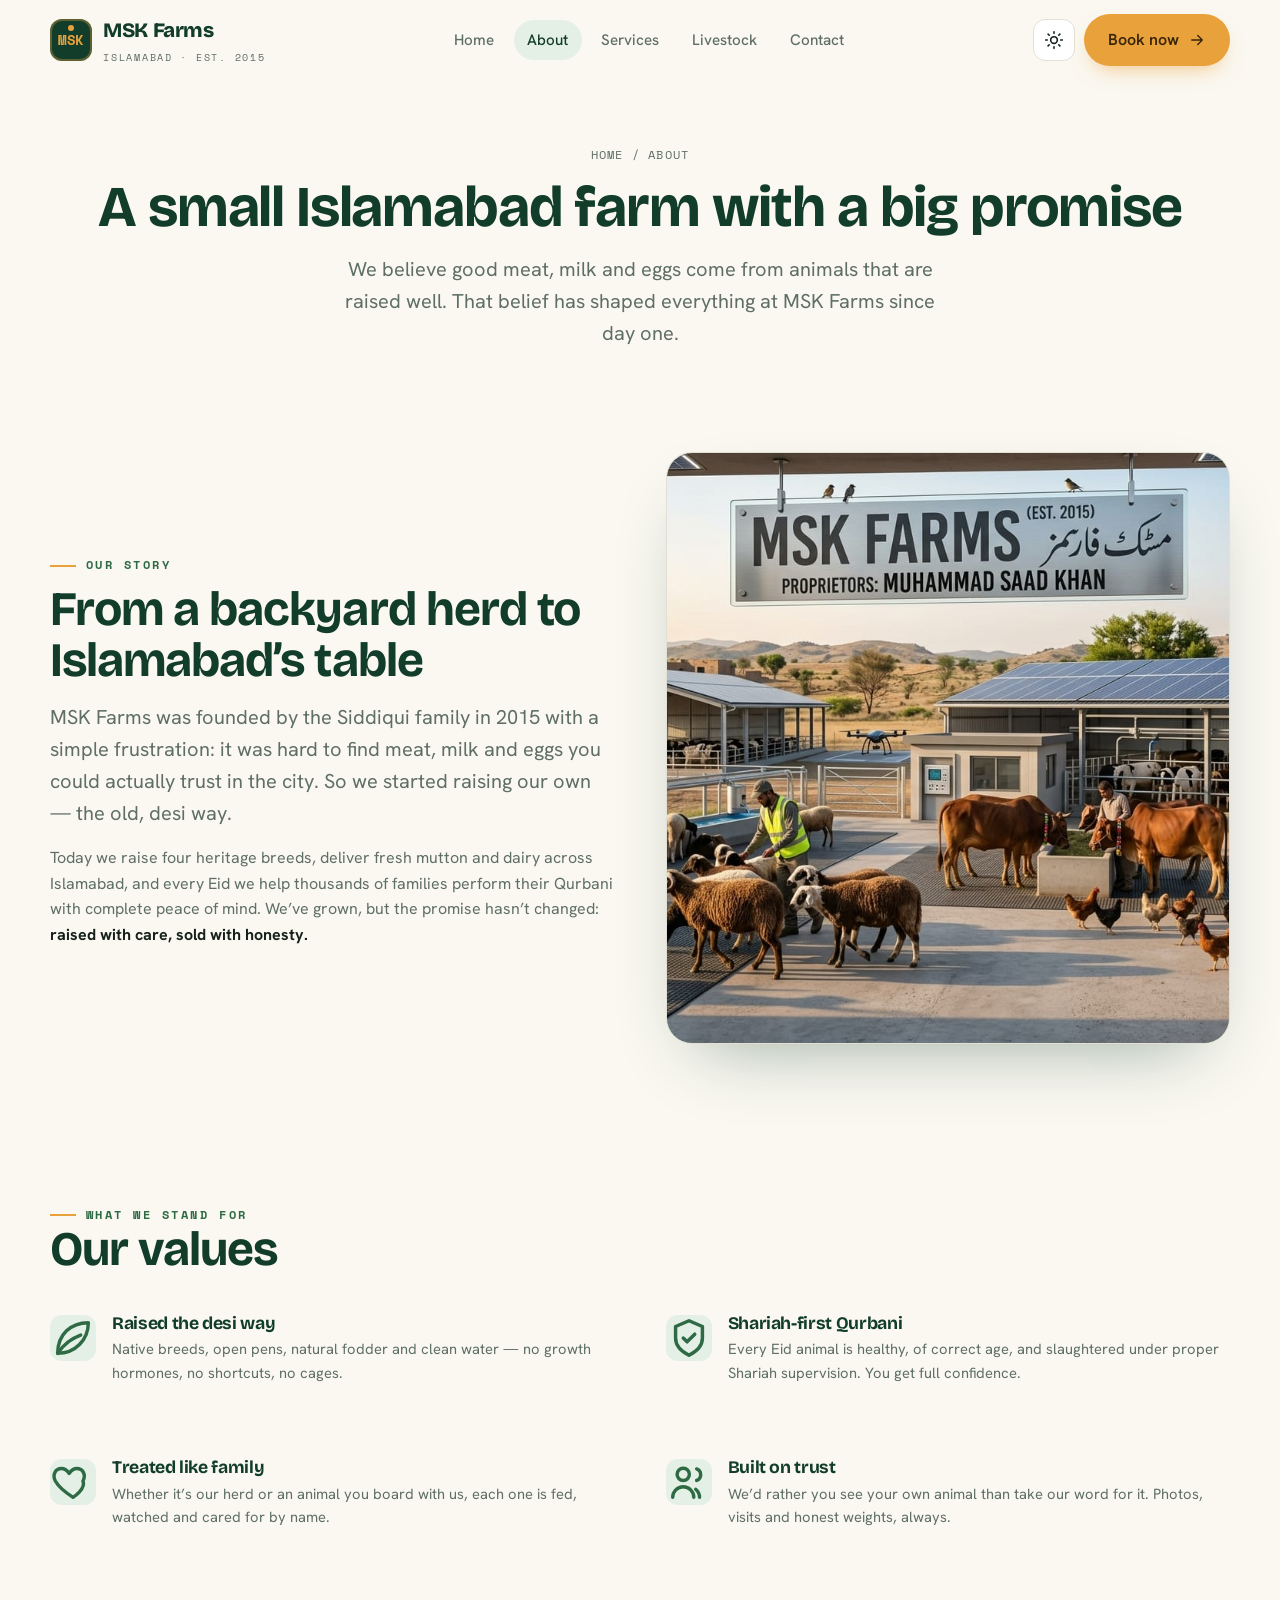
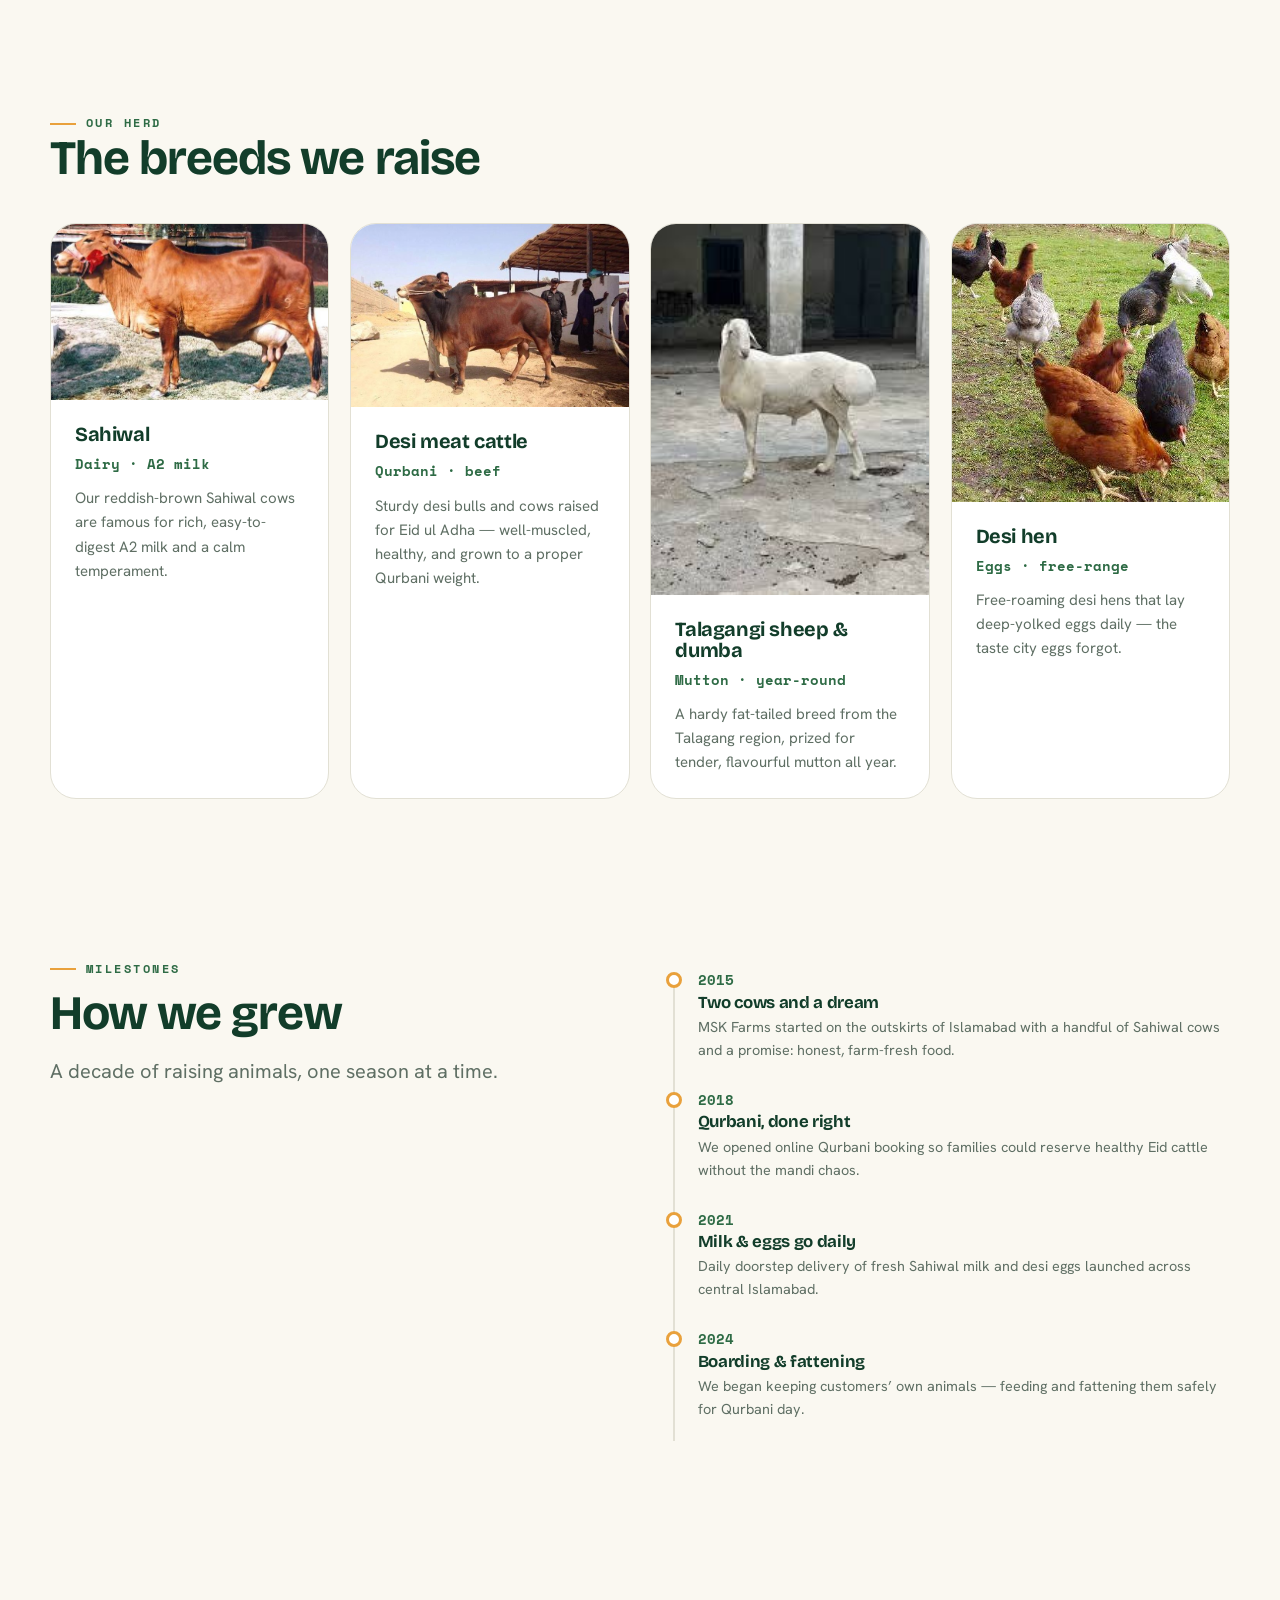
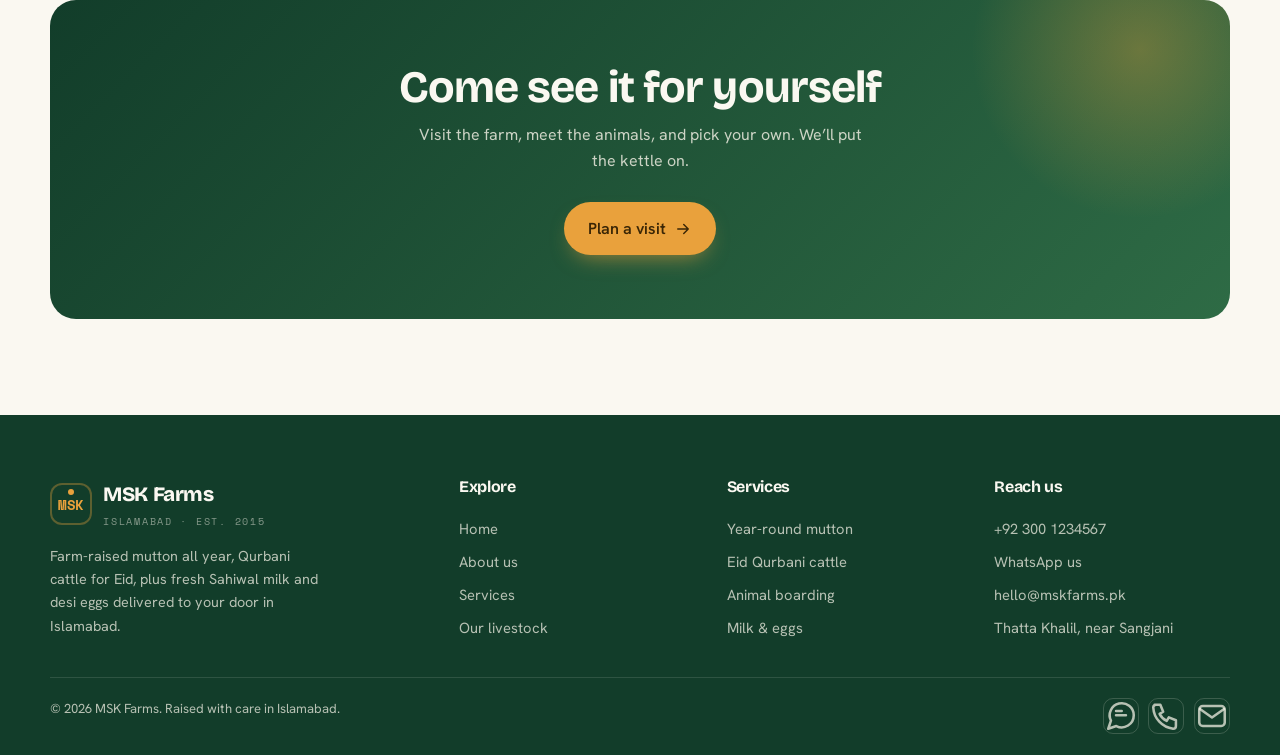
==== commit f2771146: "Replace illustrations with real farm photos, update review locations Swap SVG placeholder art on hom" ====
--- a/about.html
+++ b/about.html
@@ -49,75 +49,7 @@
         <p class="lead" style="max-width:none">MSK Farms was founded by the Siddiqui family in 2015 with a simple frustration: it was hard to find meat, milk and eggs you could actually trust in the city. So we started raising our own — the old, desi way.</p>
         <p style="margin-top:1rem;color:var(--muted)">Today we raise four heritage breeds, deliver fresh mutton and dairy across Islamabad, and every Eid we help thousands of families perform their Qurbani with complete peace of mind. We&rsquo;ve grown, but the promise hasn&rsquo;t changed: <b style="color:var(--ink)">raised with care, sold with honesty.</b></p>
       </div>
-      <div class="about-art reveal"><svg viewBox="0 0 600 640" xmlns="http://www.w3.org/2000/svg" preserveAspectRatio="xMidYMid slice" role="img" aria-label="MSK Farms landscape">
-<defs>
-<linearGradient id="sky" x1="0" y1="0" x2="0" y2="1"><stop offset="0" stop-color="#eaf4ec"/><stop offset="1" stop-color="#d3ead8"/></linearGradient>
-<linearGradient id="field" x1="0" y1="0" x2="0" y2="1"><stop offset="0" stop-color="#3f8f5c"/><stop offset="1" stop-color="#2b6b44"/></linearGradient>
-</defs>
-<rect width="600" height="640" fill="url(#sky)"/>
-<circle cx="452" cy="150" r="66" fill="#e9a13c"/><circle cx="452" cy="150" r="90" fill="#e9a13c" opacity=".16"/>
-<g fill="#ffffff" opacity=".85"><ellipse cx="140" cy="120" rx="46" ry="20"/><ellipse cx="176" cy="108" rx="34" ry="18"/><ellipse cx="108" cy="110" rx="30" ry="16"/></g>
-<path d="M0 360c120-40 200-30 320 6s200 20 280-16v334H0z" fill="#4c9a67"/>
-<path d="M0 420c150-34 230 4 340 4s180-30 260-24v240H0z" fill="url(#field)"/>
-<!-- barn -->
-<g transform="translate(70 250)">
-<rect x="0" y="60" width="150" height="110" fill="#c8563c"/>
-<path d="M-14 60L75 6l89 54z" fill="#a4402b"/>
-<rect x="56" y="104" width="42" height="66" fill="#f2efe4"/>
-<path d="M56 104h42M77 104v66" stroke="#c8563c" stroke-width="4"/>
-<rect x="16" y="82" width="26" height="26" fill="#f2efe4"/><rect x="112" y="82" width="26" height="26" fill="#f2efe4"/>
-<circle cx="75" cy="40" r="12" fill="#f2efe4"/>
-</g>
-<!-- fence -->
-<g stroke="#9c7a52" stroke-width="7" stroke-linecap="round"><path d="M300 470v46M356 466v46M412 470v46M468 466v46"/><path d="M290 486h190M290 500h190"/></g>
-<!-- animals -->
-<g transform="translate(120 452) scale(.62)">
-<ellipse cx="128" cy="186" rx="88" ry="10" fill="rgba(18,61,42,.12)"/>
-<!-- far legs -->
-<rect x="150" y="120" width="14" height="58" rx="6" fill="#a9784c"/><rect x="176" y="120" width="14" height="58" rx="6" fill="#a9784c"/>
-<rect x="150" y="170" width="14" height="9" rx="3" fill="#5f4930"/><rect x="176" y="170" width="14" height="9" rx="3" fill="#5f4930"/>
-<!-- tail -->
-<path d="M56 96c-8 14-10 34-8 52" fill="none" stroke="#a9784c" stroke-width="6" stroke-linecap="round"/>
-<ellipse cx="47" cy="150" rx="7" ry="11" fill="#5f4930"/>
-<!-- body + hump -->
-<ellipse cx="116" cy="106" rx="68" ry="41" fill="#cf9b6b"/>
-<path d="M120 68c14-8 34-6 44 6-6 6-16 9-28 9-10 0-18-6-16-15z" fill="#c28c56"/>
-<!-- near legs -->
-<rect x="76" y="122" width="15" height="56" rx="7" fill="#c99366"/><rect x="102" y="122" width="15" height="56" rx="7" fill="#c99366"/>
-<rect x="76" y="170" width="15" height="9" rx="3" fill="#6b5539"/><rect x="102" y="170" width="15" height="9" rx="3" fill="#6b5539"/>
-<!-- patches -->
-<ellipse cx="96" cy="94" rx="20" ry="14" fill="#e7d6bd" opacity=".75"/>
-<ellipse cx="150" cy="118" rx="16" ry="11" fill="#b07d4f" opacity=".5"/>
-<!-- neck + dewlap -->
-<path d="M170 96c14 2 26 8 30 18-10 2-20-2-30-8z" fill="#cf9b6b"/>
-<path d="M182 108c2 12 4 24 12 32-10 0-18-6-20-16-1-8 2-14 8-16z" fill="#c99366"/>
-<!-- head -->
-<ellipse cx="208" cy="92" rx="25" ry="21" fill="#d3a273"/>
-<ellipse cx="224" cy="100" rx="14" ry="11" fill="#ecd4b8"/>
-<!-- ear -->
-<path d="M188 82c-10-2-18 2-20 8 8 4 16 2 22-4z" fill="#b9885b"/>
-<!-- horns -->
-<path d="M198 74c-4-10-2-18 4-20 3 6 3 14 0 20zM216 72c0-10 4-16 10-16-1 7-4 13-8 18z" fill="#efe3cb" stroke="#c9b790" stroke-width="1.5"/>
-<!-- eye + nostril -->
-<circle cx="206" cy="88" r="3" fill="#2c2016"/>
-<ellipse cx="226" cy="100" rx="2.4" ry="3" fill="#7a5c3f"/>
-</g>
-<g transform="translate(330 470) scale(.5)">
-<ellipse cx="130" cy="182" rx="82" ry="11" fill="rgba(18,61,42,.12)"/>
-<rect x="96" y="126" width="11" height="42" rx="5" fill="#4a4038"/><rect x="150" y="126" width="11" height="42" rx="5" fill="#4a4038"/>
-<rect x="118" y="128" width="11" height="40" rx="5" fill="#3b332c"/><rect x="136" y="128" width="11" height="40" rx="5" fill="#3b332c"/>
-<path d="M196 96c18-2 26 26 6 30-6 16-18 4-16-6-8 2-14-8-6-14 2-10 14-14 22-10z" fill="#e7e0cf"/>
-<g fill="#f3efe2">
-<circle cx="96" cy="96" r="26"/><circle cx="126" cy="84" r="30"/><circle cx="160" cy="90" r="28"/>
-<circle cx="182" cy="108" r="22"/><circle cx="108" cy="118" r="24"/><circle cx="142" cy="120" r="26"/><circle cx="170" cy="120" r="20"/>
-</g>
-<g fill="#ddd6c2" opacity=".6"><circle cx="150" cy="132" r="10"/><circle cx="118" cy="130" r="9"/><circle cx="176" cy="118" r="8"/></g>
-<ellipse cx="78" cy="104" rx="20" ry="24" fill="#4a4038"/>
-<path d="M62 92c-8-4-14-2-14 4 0 5 8 8 14 5zM74 82c-4-8-2-14 4-15 4 0 5 8 2 14z" fill="#3b332c"/>
-<circle cx="70" cy="100" r="2.6" fill="#f3efe2"/>
-<ellipse cx="66" cy="112" rx="6" ry="4" fill="#2c251f"/>
-</g>
-</svg></div>
+      <div class="about-art reveal"><img src="images/msk-farm.jpeg" alt="MSK Farms entrance and grounds" style="width:100%;height:100%;object-fit:cover"></div>
     </div>
   </section>
 
@@ -134,90 +66,22 @@
     <div class="head-row"><div><span class="eyebrow">Our herd</span><h2 class="sec-title">The breeds we raise</h2></div></div>
     <div class="cards">
       <article class="card reveal" style="padding:0;overflow:hidden">
-        <div style="aspect-ratio:16/10;background:#e4efe6;display:grid;place-items:center"><svg viewBox="0 0 260 200" xmlns="http://www.w3.org/2000/svg" role="img" aria-label="Fresh milk">
-<ellipse cx="130" cy="184" rx="70" ry="10" fill="rgba(18,61,42,.12)"/>
-<path d="M104 44h52l-6 20v10l10 22v72a6 6 0 01-6 6h-52a6 6 0 01-6-6V96l10-22V64l-6-20z" fill="#f7f6f0" stroke="#cdd6ce" stroke-width="2"/>
-<path d="M100 118h60v56a6 6 0 01-6 6h-48a6 6 0 01-6-6z" fill="#ffffff"/>
-<path d="M100 118h60v10c-10 6-20 4-30 0s-22-4-30 2z" fill="#e9a13c" opacity=".22"/>
-<rect x="100" y="132" width="60" height="30" fill="#2e6b45"/>
-<text x="130" y="152" font-family="'Space Mono',monospace" font-size="13" font-weight="700" fill="#faf8f1" text-anchor="middle">SAHIWAL</text>
-<rect x="102" y="36" width="56" height="14" rx="4" fill="#2e6b45"/>
-<circle cx="196" cy="70" r="16" fill="#e9a13c" opacity=".9"/><path d="M196 62v16M188 70h16" stroke="#faf8f1" stroke-width="3" stroke-linecap="round"/>
-</svg></div>
+        <div style="aspect-ratio:16/10;background:#e4efe6;display:grid;place-items:center"><img src="images/sahiwal-cow.jpg" alt="Sahiwal cow" style="width:100%;height:100%;object-fit:cover"></div>
         <div style="padding:1.5rem"><h3>Sahiwal</h3>
         <div class="price" style="margin:.2rem 0 .7rem">Dairy · A2 milk</div><p>Our reddish-brown Sahiwal cows are famous for rich, easy-to-digest A2 milk and a calm temperament.</p></div>
       </article>
       <article class="card reveal" style="padding:0;overflow:hidden">
-        <div style="aspect-ratio:16/10;background:#f7ecd8;display:grid;place-items:center"><svg viewBox="0 0 260 200" xmlns="http://www.w3.org/2000/svg" role="img" aria-label="Sahiwal cow">
-<ellipse cx="128" cy="186" rx="88" ry="10" fill="rgba(18,61,42,.12)"/>
-<!-- far legs -->
-<rect x="150" y="120" width="14" height="58" rx="6" fill="#a9784c"/><rect x="176" y="120" width="14" height="58" rx="6" fill="#a9784c"/>
-<rect x="150" y="170" width="14" height="9" rx="3" fill="#5f4930"/><rect x="176" y="170" width="14" height="9" rx="3" fill="#5f4930"/>
-<!-- tail -->
-<path d="M56 96c-8 14-10 34-8 52" fill="none" stroke="#a9784c" stroke-width="6" stroke-linecap="round"/>
-<ellipse cx="47" cy="150" rx="7" ry="11" fill="#5f4930"/>
-<!-- body + hump -->
-<ellipse cx="116" cy="106" rx="68" ry="41" fill="#cf9b6b"/>
-<path d="M120 68c14-8 34-6 44 6-6 6-16 9-28 9-10 0-18-6-16-15z" fill="#c28c56"/>
-<!-- near legs -->
-<rect x="76" y="122" width="15" height="56" rx="7" fill="#c99366"/><rect x="102" y="122" width="15" height="56" rx="7" fill="#c99366"/>
-<rect x="76" y="170" width="15" height="9" rx="3" fill="#6b5539"/><rect x="102" y="170" width="15" height="9" rx="3" fill="#6b5539"/>
-<!-- patches -->
-<ellipse cx="96" cy="94" rx="20" ry="14" fill="#e7d6bd" opacity=".75"/>
-<ellipse cx="150" cy="118" rx="16" ry="11" fill="#b07d4f" opacity=".5"/>
-<!-- neck + dewlap -->
-<path d="M170 96c14 2 26 8 30 18-10 2-20-2-30-8z" fill="#cf9b6b"/>
-<path d="M182 108c2 12 4 24 12 32-10 0-18-6-20-16-1-8 2-14 8-16z" fill="#c99366"/>
-<!-- head -->
-<ellipse cx="208" cy="92" rx="25" ry="21" fill="#d3a273"/>
-<ellipse cx="224" cy="100" rx="14" ry="11" fill="#ecd4b8"/>
-<!-- ear -->
-<path d="M188 82c-10-2-18 2-20 8 8 4 16 2 22-4z" fill="#b9885b"/>
-<!-- horns -->
-<path d="M198 74c-4-10-2-18 4-20 3 6 3 14 0 20zM216 72c0-10 4-16 10-16-1 7-4 13-8 18z" fill="#efe3cb" stroke="#c9b790" stroke-width="1.5"/>
-<!-- eye + nostril -->
-<circle cx="206" cy="88" r="3" fill="#2c2016"/>
-<ellipse cx="226" cy="100" rx="2.4" ry="3" fill="#7a5c3f"/>
-</svg></div>
+        <div style="aspect-ratio:16/10;background:#f7ecd8;display:grid;place-items:center"><img src="images/qurbani-bull.jpg" alt="Qurbani bull" style="width:100%;height:100%;object-fit:cover"></div>
         <div style="padding:1.5rem"><h3>Desi meat cattle</h3>
         <div class="price" style="margin:.2rem 0 .7rem">Qurbani · beef</div><p>Sturdy desi bulls and cows raised for Eid ul Adha — well-muscled, healthy, and grown to a proper Qurbani weight.</p></div>
       </article>
       <article class="card reveal" style="padding:0;overflow:hidden">
-        <div style="aspect-ratio:16/10;background:#e4efe6;display:grid;place-items:center"><svg viewBox="0 0 260 200" xmlns="http://www.w3.org/2000/svg" role="img" aria-label="Talagangi sheep">
-<ellipse cx="130" cy="182" rx="82" ry="11" fill="rgba(18,61,42,.12)"/>
-<rect x="96" y="126" width="11" height="42" rx="5" fill="#4a4038"/><rect x="150" y="126" width="11" height="42" rx="5" fill="#4a4038"/>
-<rect x="118" y="128" width="11" height="40" rx="5" fill="#3b332c"/><rect x="136" y="128" width="11" height="40" rx="5" fill="#3b332c"/>
-<path d="M196 96c18-2 26 26 6 30-6 16-18 4-16-6-8 2-14-8-6-14 2-10 14-14 22-10z" fill="#e7e0cf"/>
-<g fill="#f3efe2">
-<circle cx="96" cy="96" r="26"/><circle cx="126" cy="84" r="30"/><circle cx="160" cy="90" r="28"/>
-<circle cx="182" cy="108" r="22"/><circle cx="108" cy="118" r="24"/><circle cx="142" cy="120" r="26"/><circle cx="170" cy="120" r="20"/>
-</g>
-<g fill="#ddd6c2" opacity=".6"><circle cx="150" cy="132" r="10"/><circle cx="118" cy="130" r="9"/><circle cx="176" cy="118" r="8"/></g>
-<ellipse cx="78" cy="104" rx="20" ry="24" fill="#4a4038"/>
-<path d="M62 92c-8-4-14-2-14 4 0 5 8 8 14 5zM74 82c-4-8-2-14 4-15 4 0 5 8 2 14z" fill="#3b332c"/>
-<circle cx="70" cy="100" r="2.6" fill="#f3efe2"/>
-<ellipse cx="66" cy="112" rx="6" ry="4" fill="#2c251f"/>
-</svg></div>
+        <div style="aspect-ratio:16/10;background:#e4efe6;display:grid;place-items:center"><img src="images/sheep.jpg" alt="Talagangi sheep" style="width:100%;height:100%;object-fit:cover"></div>
         <div style="padding:1.5rem"><h3>Talagangi sheep &amp; dumba</h3>
         <div class="price" style="margin:.2rem 0 .7rem">Mutton · year-round</div><p>A hardy fat-tailed breed from the Talagang region, prized for tender, flavourful mutton all year.</p></div>
       </article>
       <article class="card reveal" style="padding:0;overflow:hidden">
-        <div style="aspect-ratio:16/10;background:#f7ecd8;display:grid;place-items:center"><svg viewBox="0 0 260 200" xmlns="http://www.w3.org/2000/svg" role="img" aria-label="Desi hen with egg">
-<ellipse cx="128" cy="182" rx="78" ry="11" fill="rgba(18,61,42,.12)"/>
-<ellipse cx="210" cy="176" rx="26" ry="17" fill="#f0e4cf"/><ellipse cx="203" cy="170" rx="8" ry="5" fill="#faf6ec"/>
-<path d="M70 118c-24-6-40 6-46 22 22 6 42-2 52-14z" fill="#8f5a37"/>
-<path d="M64 110c-24-14-44-8-52 6 20 12 42 10 54-2z" fill="#a5683f"/>
-<ellipse cx="118" cy="118" rx="60" ry="44" fill="#b6764a"/>
-<path d="M118 82c40 0 58 20 58 40 0 6-2 12-6 16-6-30-28-42-58-42-14 0-26 4-34 12 6-16 22-26 40-26z" fill="#c98a58"/>
-<path d="M120 96c22 0 32 12 32 26 0 8-4 16-12 20-4-20-16-28-32-28-8 0-16 2-20 8 4-16 16-26 32-26z" fill="#9c6238" opacity=".5"/>
-<rect x="104" y="158" width="7" height="20" rx="3" fill="#e9a13c"/><rect x="130" y="158" width="7" height="20" rx="3" fill="#e9a13c"/>
-<path d="M100 178l-8 4M100 178l-2 8M134 178l8 4M134 178l2 8" stroke="#e9a13c" stroke-width="4" stroke-linecap="round"/>
-<ellipse cx="70" cy="86" rx="26" ry="24" fill="#b6764a"/>
-<path d="M56 66c2-10 12-12 14-4 8-6 16 0 12 8 8 0 8 10 0 12-4-8-14-10-22-4-6-4-8-8-4-12z" fill="#d9534f"/>
-<path d="M60 104c-4 2-6 8-2 12 4-2 6-6 4-12z" fill="#d9534f"/>
-<path d="M46 88l-12-2 12-4z" fill="#e9a13c"/>
-<circle cx="64" cy="84" r="3.4" fill="#2c251f"/>
-</svg></div>
+        <div style="aspect-ratio:16/10;background:#f7ecd8;display:grid;place-items:center"><img src="images/layer-chickens.jpg" alt="Desi hens" style="width:100%;height:100%;object-fit:cover"></div>
         <div style="padding:1.5rem"><h3>Desi hen</h3>
         <div class="price" style="margin:.2rem 0 .7rem">Eggs · free-range</div><p>Free-roaming desi hens that lay deep-yolked eggs daily — the taste city eggs forgot.</p></div>
       </article></div>
